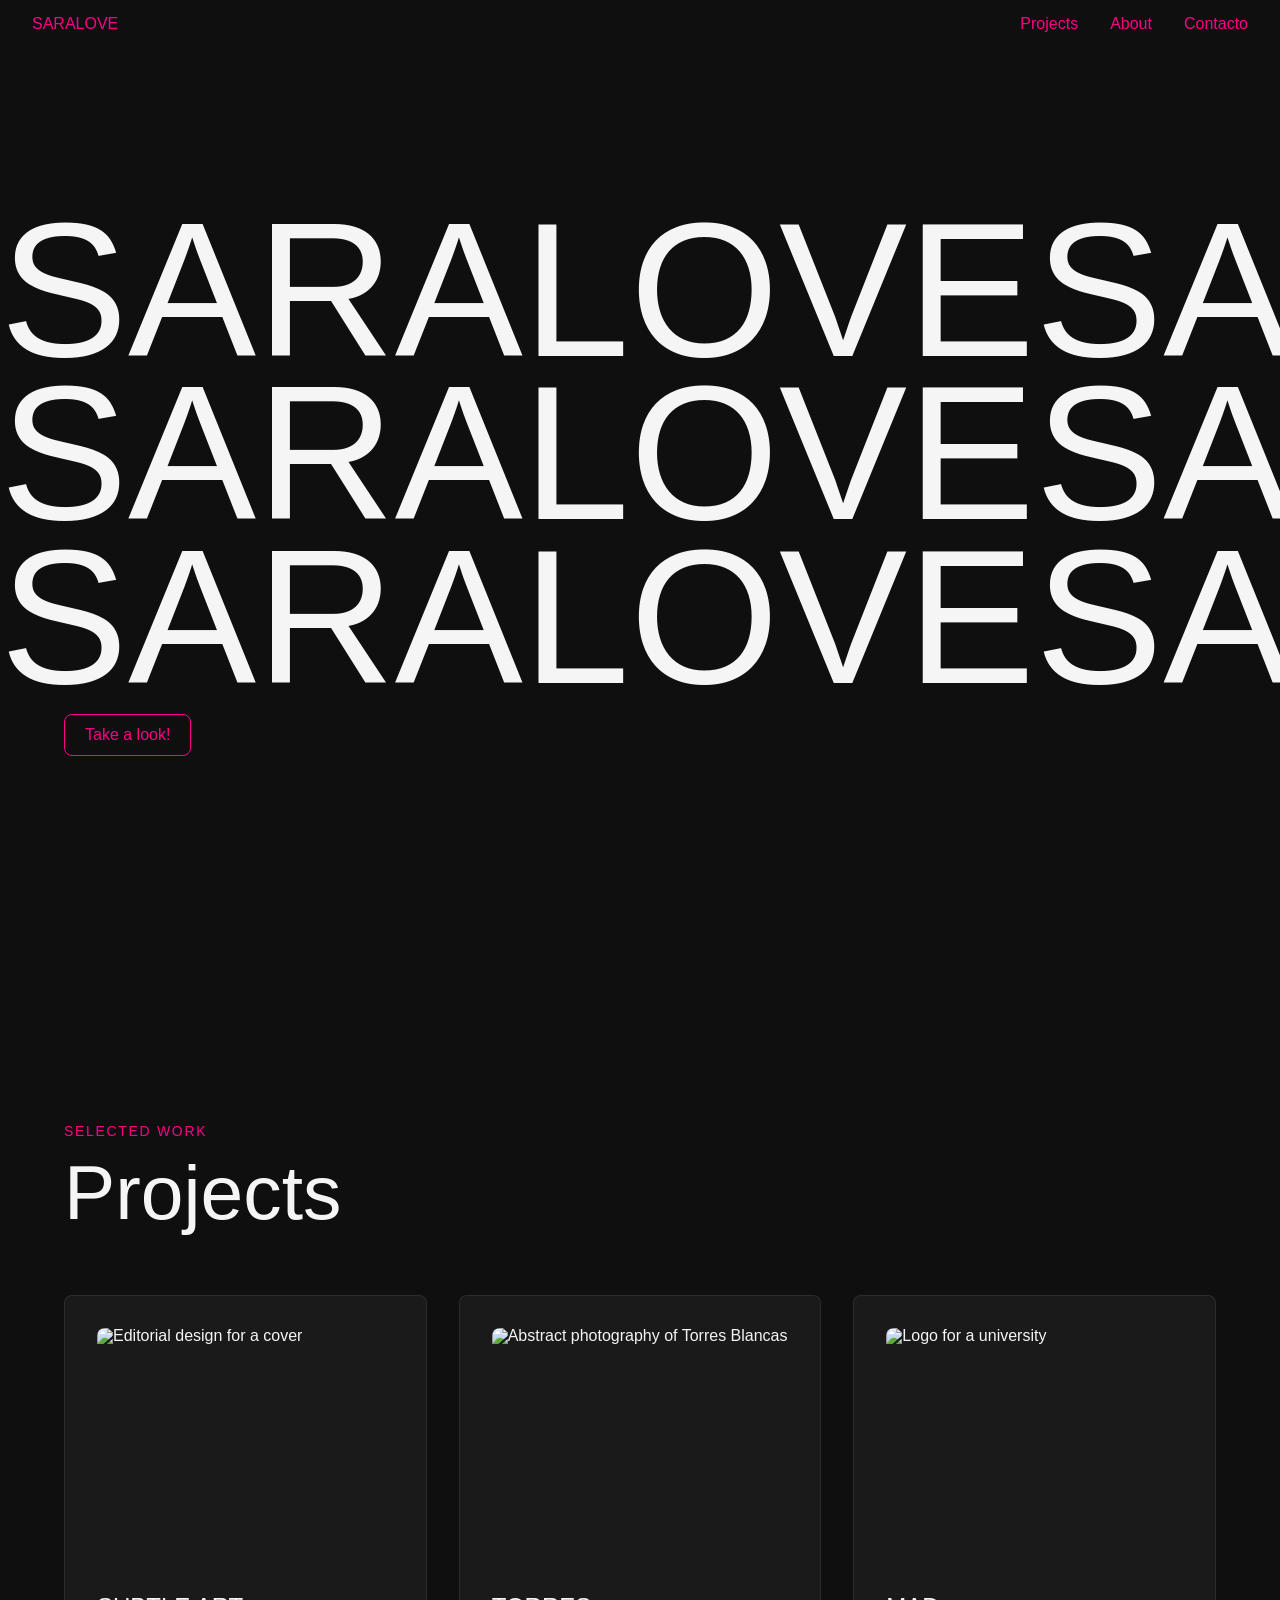
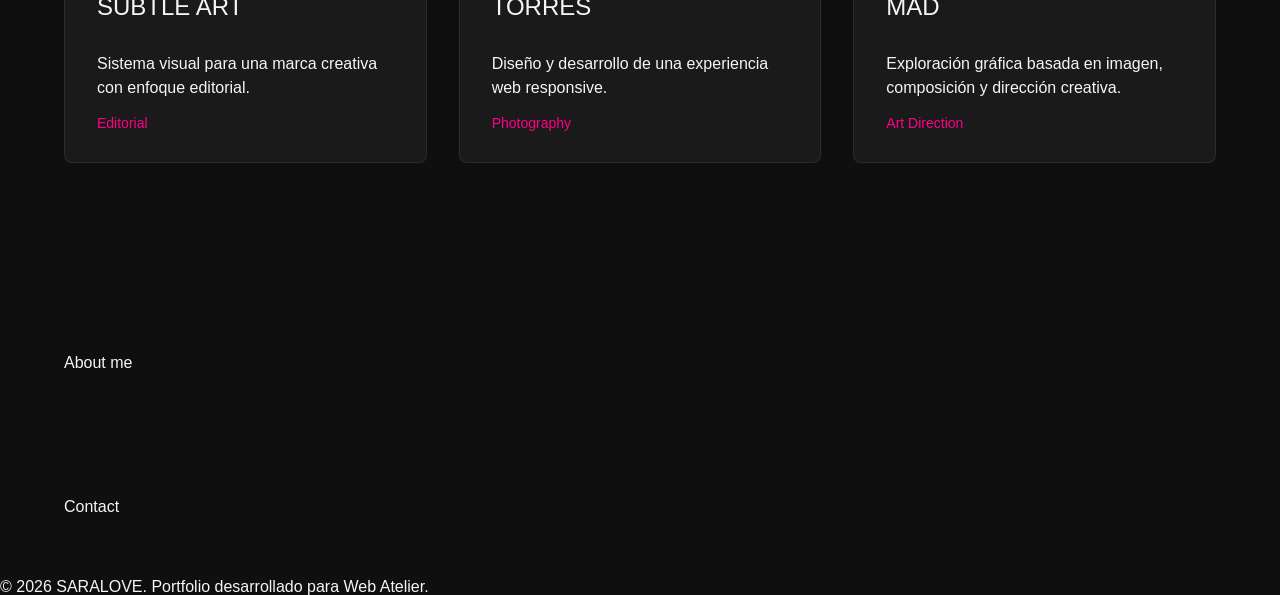
==== index.html @ 4e1e6a4f "mejora estética de project cards (con grid) y hero tipográfico" ====
<!DOCTYPE html>
<html lang="es">
  <head>
    <meta charset="UTF-8" />
    <meta name="viewport" content="width=device-width, initial-scale=1.0" />
    <title>SARALOVE | Creative Portfolio</title>
    <meta
      name="description"
      content="Portfolio creativo de Sara Love: diseño visual, dirección creativa y experiencias digitales."
    />
    <meta name="author" content="Sara Love" />
    <link rel="stylesheet" href="assets/css/index.css" />
  </head>

  <body>
    <header class="site-header">
      <a class="site-logo" href="#hero" aria-label="Ir al inicio">SARALOVE</a>

      <nav class="site-nav" aria-label="Navegación principal">
        <ul class="site-nav__list">
          <li><a href="#projects">Projects</a></li>
          <li><a href="#about">About</a></li>
          <li><a href="#contact">Contacto</a></li>
        </ul>
      </nav>
    </header>

    <main>
      <section class="hero" id="hero" aria-labelledby="hero-title">
        <h1 class="hero__title" id="hero-title">
  <span>SARALOVESARALOVESARALOVE</span>
  <span>SARALOVESARALOVESARALOVE</span>
  <span>SARALOVESARALOVESARALOVE</span>
</h1>
        <a class="button" href="#projects">Take a look!</a>
      </section>

      <section class="projects" id="projects" aria-labelledby="projects-title">
  <p class="section-label">Selected work</p>
  <h2 class="section-title" id="projects-title">Projects</h2>

  <div class="projects__grid">
    <article class="project-card">
      <a href="projects/project-01.html" class="project-card__link">
        <img src="https://ik.imagekit.io/saralove/FUCK%20ilustracion.jpg?updatedAt=1767886912318" alt="Editorial design for a cover" />
        <h3 class="project-card__title">SUBTLE ART</h3>
        <p class="project-card__text">
          Sistema visual para una marca creativa con enfoque editorial.
        </p>
        <span class="project-card__tag">Editorial</span>
      </a>
    </article>

    <article class="project-card">
      <a href="projects/project-02.html" class="project-card__link">
        <img src="https://ik.imagekit.io/saralove/superposicion.jpg?updatedAt=1767886125003" alt="Abstract photography of Torres Blancas" />
        <h3 class="project-card__title">TORRES</h3>
        <p class="project-card__text">
          Diseño y desarrollo de una experiencia web responsive.
        </p>
        <span class="project-card__tag">Photography</span>
      </a>
    </article>

    <article class="project-card">
      <a href="projects/project-03.html" class="project-card__link">
        <img src="https://ik.imagekit.io/saralove/mad%20arcos.png?updatedAt=1767887130833" alt="Logo for a university" />
        <h3 class="project-card__title">MAD</h3>
        <p class="project-card__text">
          Exploración gráfica basada en imagen, composición y dirección creativa.
        </p>
        <span class="project-card__tag">Art Direction</span>
      </a>
    </article>
  </div>
</section>

      <section class="about" id="about" aria-labelledby="about-title">
        <h2 id="about-title">About me</h2>
      </section>

      <section class="contact" id="contact" aria-labelledby="contact-title">
        <h2 id="contact-title">Contact</h2>
      </section>
    </main>

    <footer class="site-footer">
      <p>© 2026 SARALOVE. Portfolio desarrollado para Web Atelier.</p>
    </footer>

    <script src="assets/js/main.js"></script>
  </body>
</html>
---- assets/css/index.css ----
@import url("./base/reset.css");
@import url("./base/variables.css");
@import url("./base/global.css");

@import url("./components/buttons.css");
@import url("./components/cards.css");

@import url("./sections/header.css");
@import url("./sections/hero.css");
@import url("./sections/projects.css");
@import url("./sections/about.css");
@import url("./sections/contact.css");
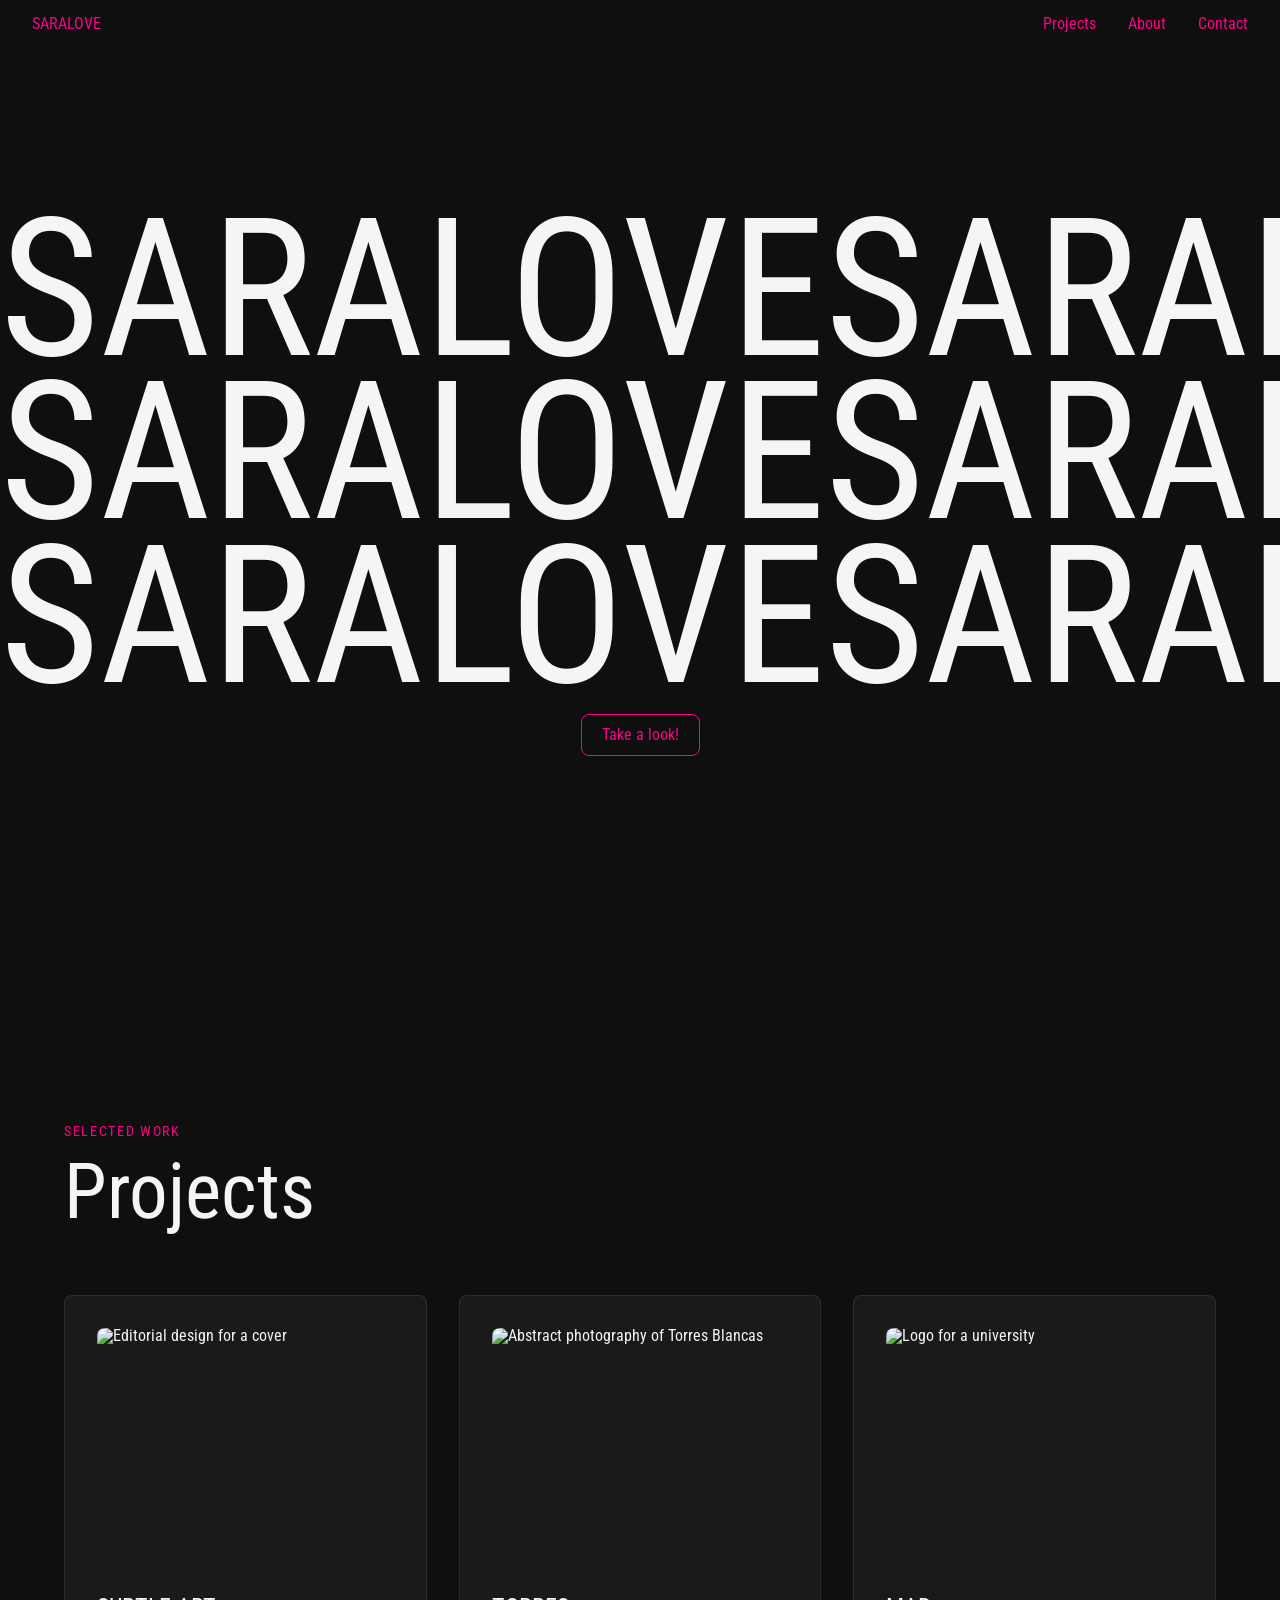
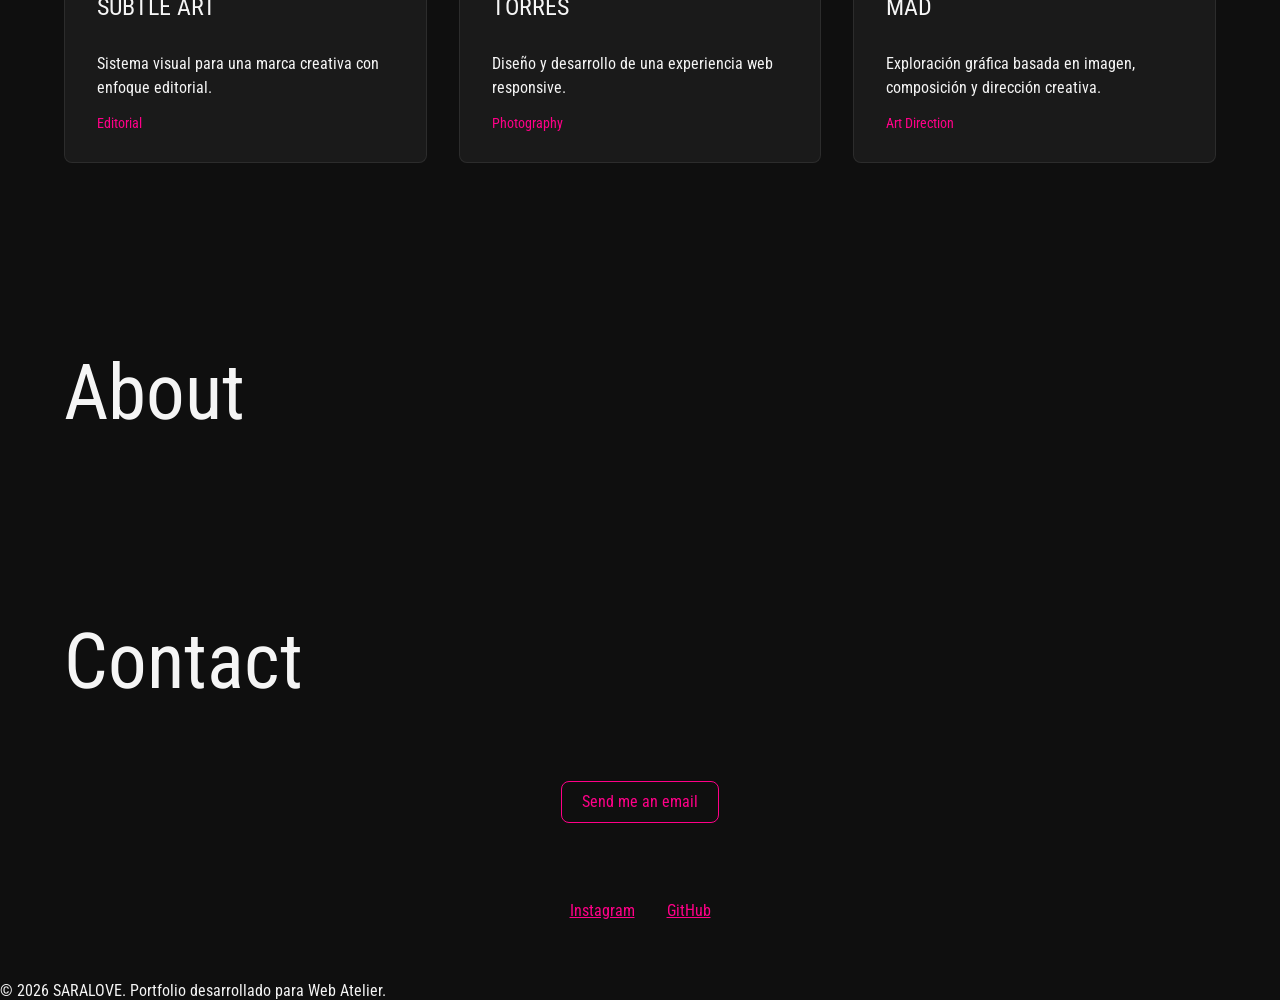
==== commit 787bd4bd: "cambio de font family + mejora de sección contact" ====
--- a/index.html
+++ b/index.html
@@ -20,7 +20,7 @@
         <ul class="site-nav__list">
           <li><a href="#projects">Projects</a></li>
           <li><a href="#about">About</a></li>
-          <li><a href="#contact">Contacto</a></li>
+          <li><a href="#contact">Contact</a></li>
         </ul>
       </nav>
     </header>
@@ -76,12 +76,42 @@
 </section>
 
       <section class="about" id="about" aria-labelledby="about-title">
-        <h2 id="about-title">About me</h2>
+        <h2 class="section-title" id="about-title">About</h2>
       </section>
 
       <section class="contact" id="contact" aria-labelledby="contact-title">
-        <h2 id="contact-title">Contact</h2>
-      </section>
+        <h2 class="section-title" id="contact-title">Contact</h2>
+        
+
+  <a
+    class="button"
+    href="mailto:sara@saralovegancedo@gmail.com"
+  >
+    Send me an email
+  </a>
+
+  <ul class="contact__socials">
+    <li>
+      <a
+        href="https://www.instagram.com/slove_design/"
+        target="_blank"
+        rel="noopener noreferrer"
+      >
+        Instagram
+      </a>
+    </li>
+
+    <li>
+      <a
+        href="https://github.com/slove"
+        target="_blank"
+        rel="noopener noreferrer"
+      >
+        GitHub
+      </a>
+    </li>
+  </ul>
+</section>
     </main>
 
     <footer class="site-footer">
--- a/assets/css/index.css
+++ b/assets/css/index.css
@@ -1,3 +1,4 @@
+@import url('https://fonts.googleapis.com/css2?family=Roboto+Condensed:ital,wght@0,100..900;1,100..900&display=swap');
 @import url("./base/reset.css");
 @import url("./base/variables.css");
 @import url("./base/global.css");
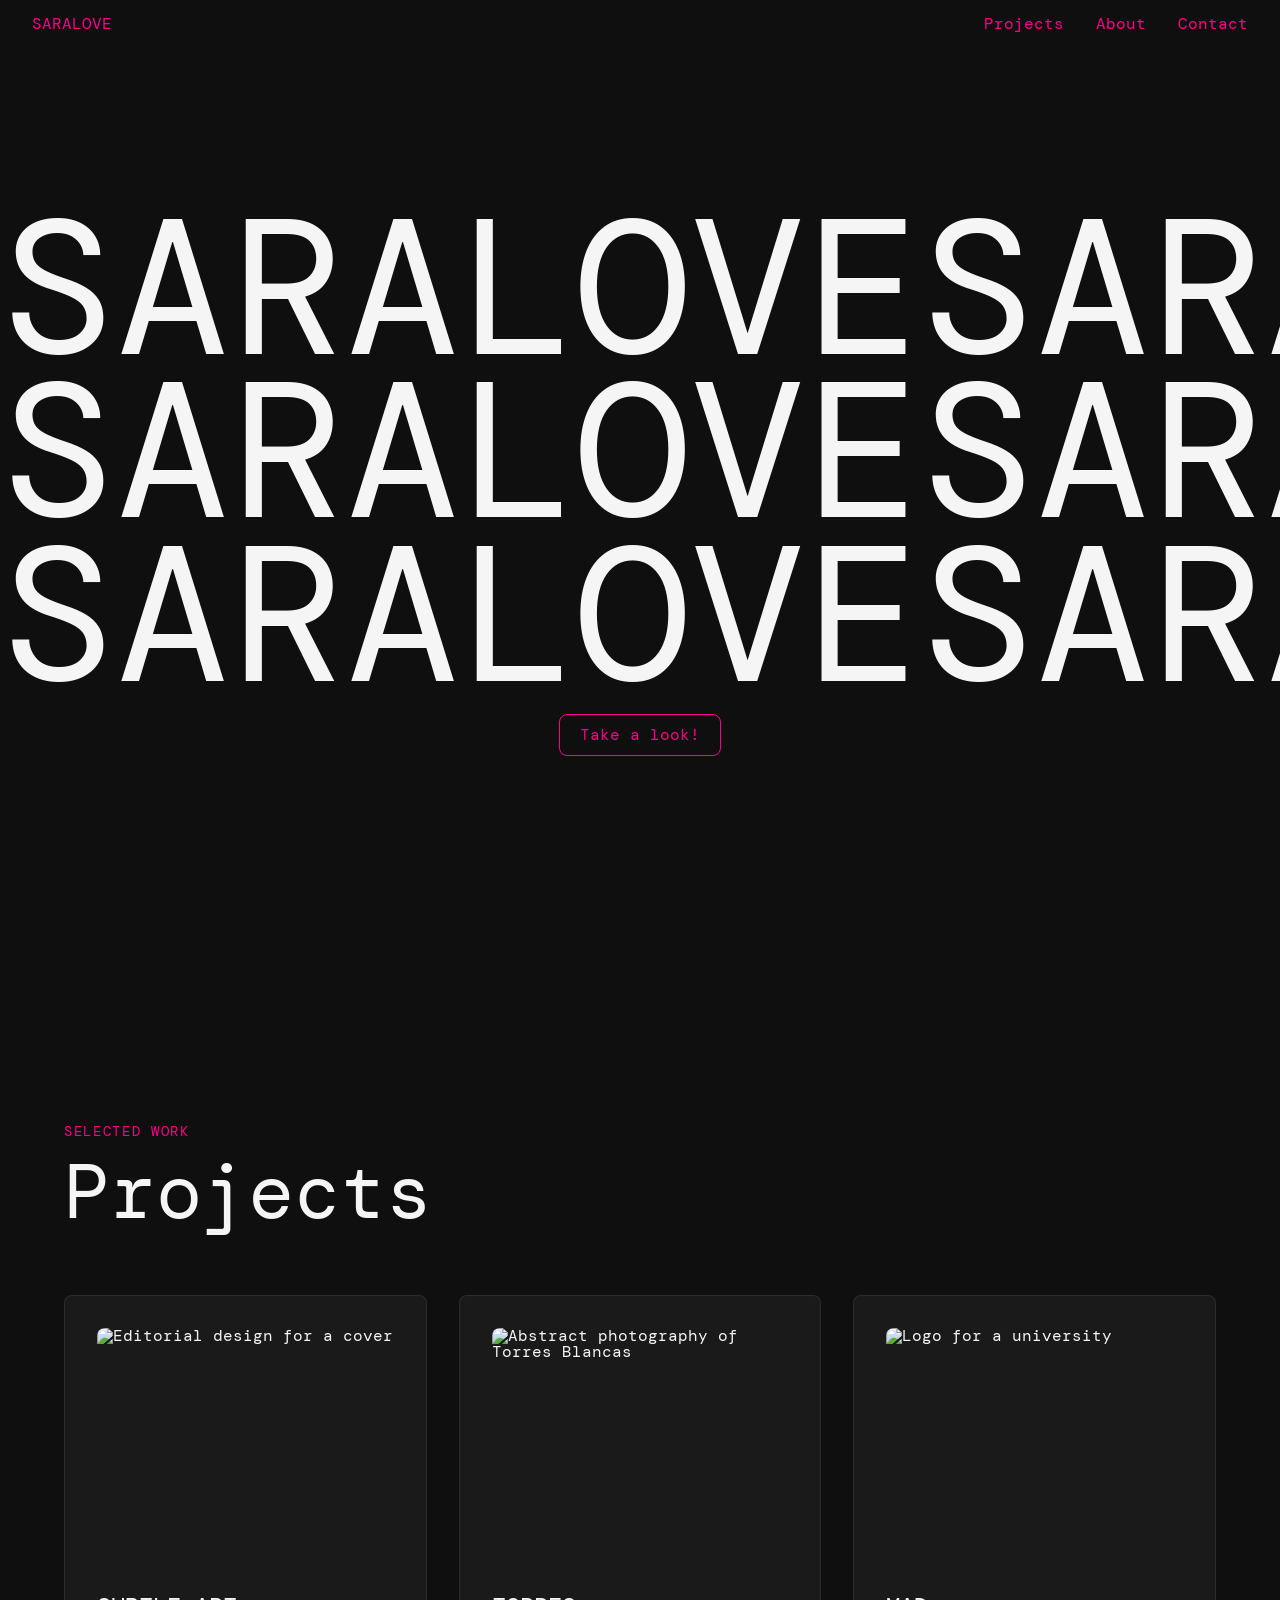
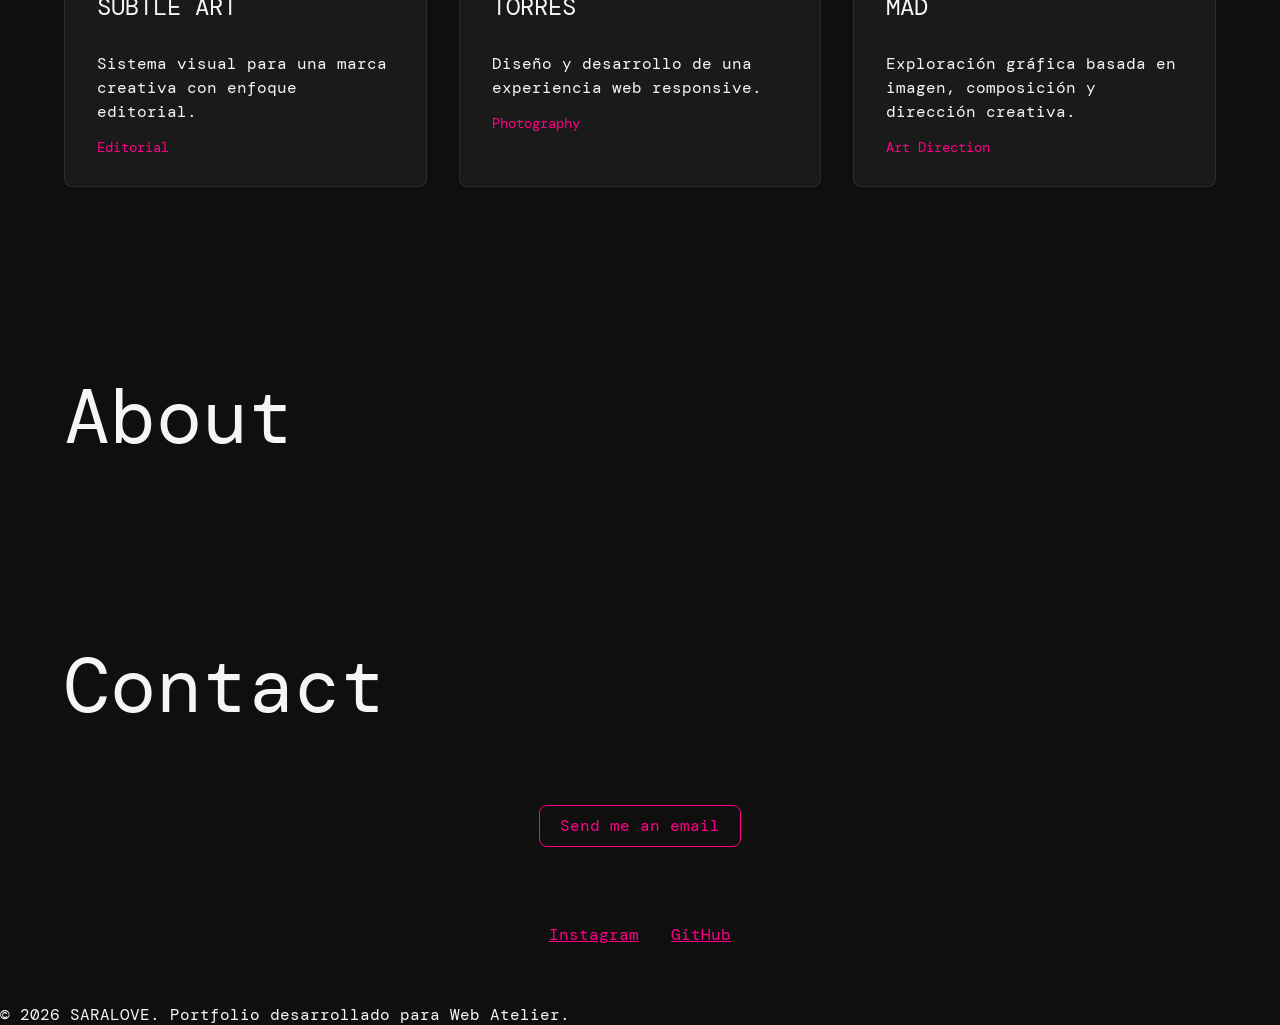
==== commit 8066f8fd: "actualizo tipografía y creación estructura de páginas de proyecto" ====
--- a/index.html
+++ b/index.html
@@ -28,9 +28,9 @@
     <main>
       <section class="hero" id="hero" aria-labelledby="hero-title">
         <h1 class="hero__title" id="hero-title">
-  <span>SARALOVESARALOVESARALOVE</span>
-  <span>SARALOVESARALOVESARALOVE</span>
-  <span>SARALOVESARALOVESARALOVE</span>
+  <span>SARALOVESARALOVESARALOVESARALOVE</span>
+  <span>SARALOVESARALOVESARALOVESARALOVE</span>
+  <span>SARALOVESARALOVESARALOVESARALOVE</span>
 </h1>
         <a class="button" href="#projects">Take a look!</a>
       </section>
--- a/assets/css/index.css
+++ b/assets/css/index.css
@@ -1,4 +1,4 @@
-@import url('https://fonts.googleapis.com/css2?family=Roboto+Condensed:ital,wght@0,100..900;1,100..900&display=swap');
+@import url('https://fonts.googleapis.com/css2?family=DM+Mono:ital,wght@0,300;0,400;0,500;1,300;1,400;1,500&display=swap');
 @import url("./base/reset.css");
 @import url("./base/variables.css");
 @import url("./base/global.css");
@@ -10,4 +10,4 @@
 @import url("./sections/hero.css");
 @import url("./sections/projects.css");
 @import url("./sections/about.css");
-@import url("./sections/contact.css");+@import url("./sections/contact.css");
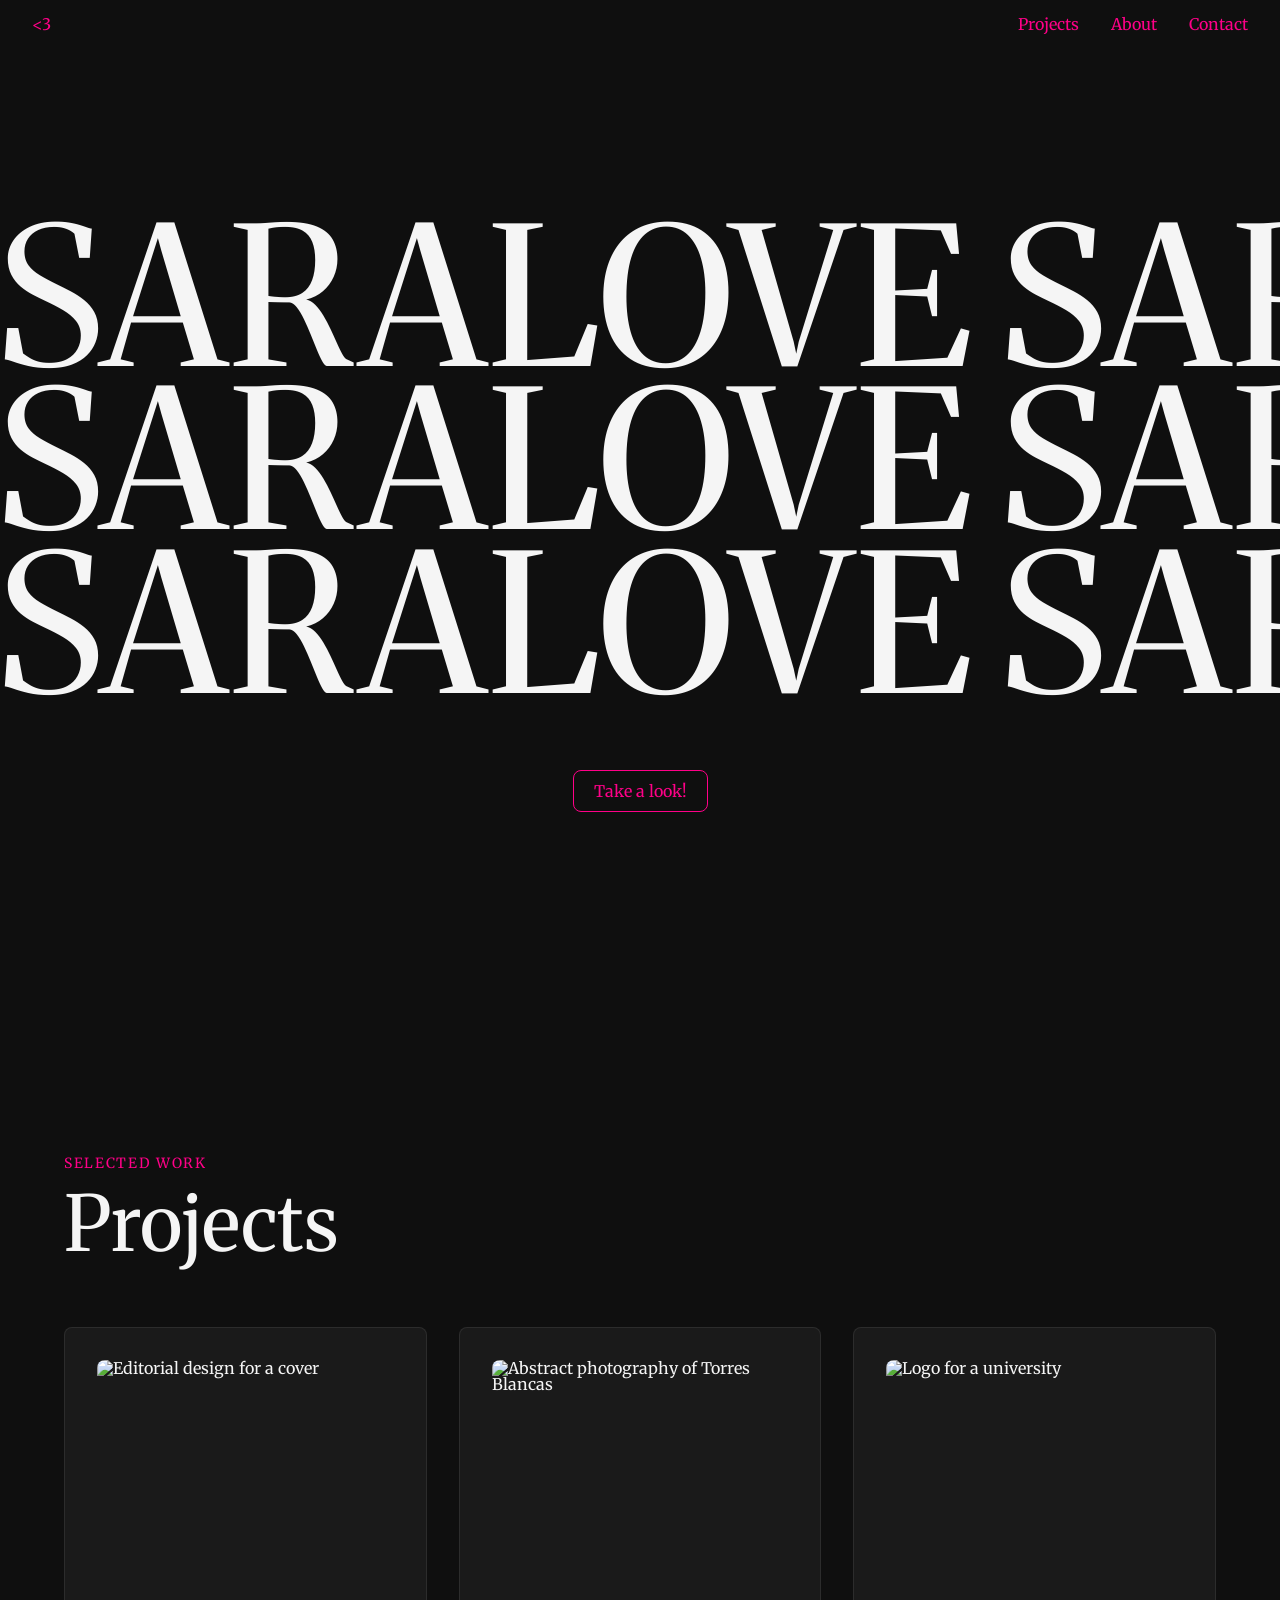
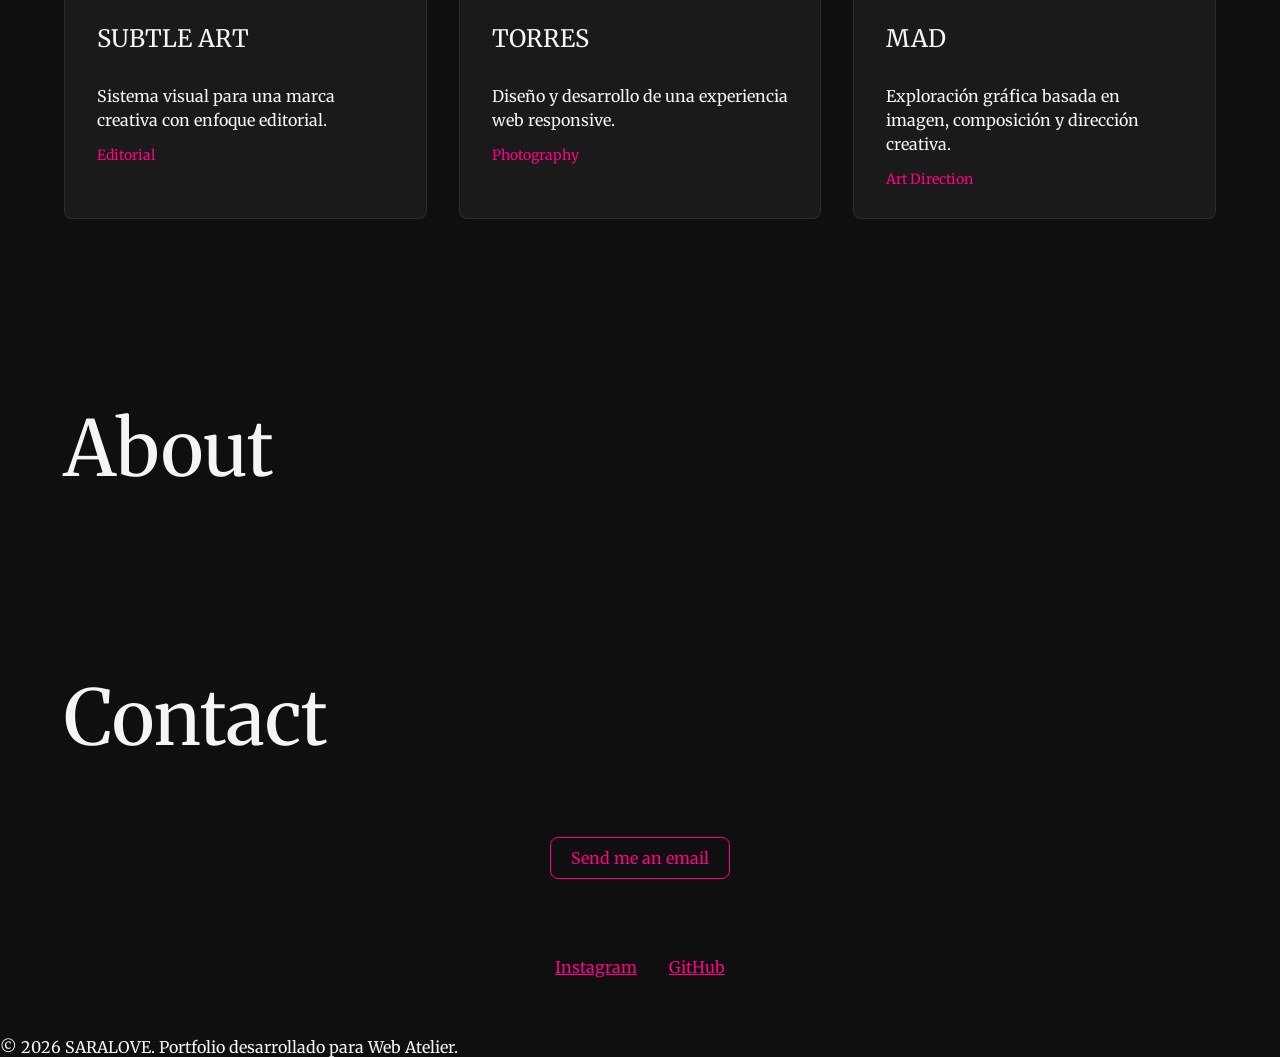
==== commit eb769726: "animación hero tipográfico + cambio font family" ====
--- a/index.html
+++ b/index.html
@@ -14,7 +14,7 @@
 
   <body>
     <header class="site-header">
-      <a class="site-logo" href="#hero" aria-label="Ir al inicio">SARALOVE</a>
+      <a class="site-logo" href="#hero" aria-label="Ir al inicio"> <3 </a>
 
       <nav class="site-nav" aria-label="Navegación principal">
         <ul class="site-nav__list">
@@ -28,9 +28,26 @@
     <main>
       <section class="hero" id="hero" aria-labelledby="hero-title">
         <h1 class="hero__title" id="hero-title">
-  <span>SARALOVESARALOVESARALOVESARALOVE</span>
-  <span>SARALOVESARALOVESARALOVESARALOVE</span>
-  <span>SARALOVESARALOVESARALOVESARALOVE</span>
+  <span class="hero__line">
+    <span class="hero__word">SARALOVE</span>
+    <span class="hero__word">SARALOVE</span>
+    <span class="hero__word">SARALOVE</span>
+    <span class="hero__word">SARALOVE</span>
+  </span>
+
+  <span class="hero__line hero__line--reverse">
+    <span class="hero__word">SARALOVE</span>
+    <span class="hero__word">SARALOVE</span>
+    <span class="hero__word">SARALOVE</span>
+    <span class="hero__word">SARALOVE</span>
+  </span>
+
+  <span class="hero__line">
+    <span class="hero__word">SARALOVE</span>
+    <span class="hero__word">SARALOVE</span>
+    <span class="hero__word">SARALOVE</span>
+    <span class="hero__word">SARALOVE</span>
+  </span>
 </h1>
         <a class="button" href="#projects">Take a look!</a>
       </section>
@@ -85,7 +102,7 @@
 
   <a
     class="button"
-    href="mailto:sara@saralovegancedo@gmail.com"
+    href="mailto:saralovegancedo@gmail.com"
   >
     Send me an email
   </a>
--- a/assets/css/index.css
+++ b/assets/css/index.css
@@ -1,4 +1,4 @@
-@import url('https://fonts.googleapis.com/css2?family=DM+Mono:ital,wght@0,300;0,400;0,500;1,300;1,400;1,500&display=swap');
+@import url('https://fonts.googleapis.com/css2?family=Merriweather:ital,opsz,wght@0,18..144,300..900;1,18..144,300..900&display=swap');
 @import url("./base/reset.css");
 @import url("./base/variables.css");
 @import url("./base/global.css");
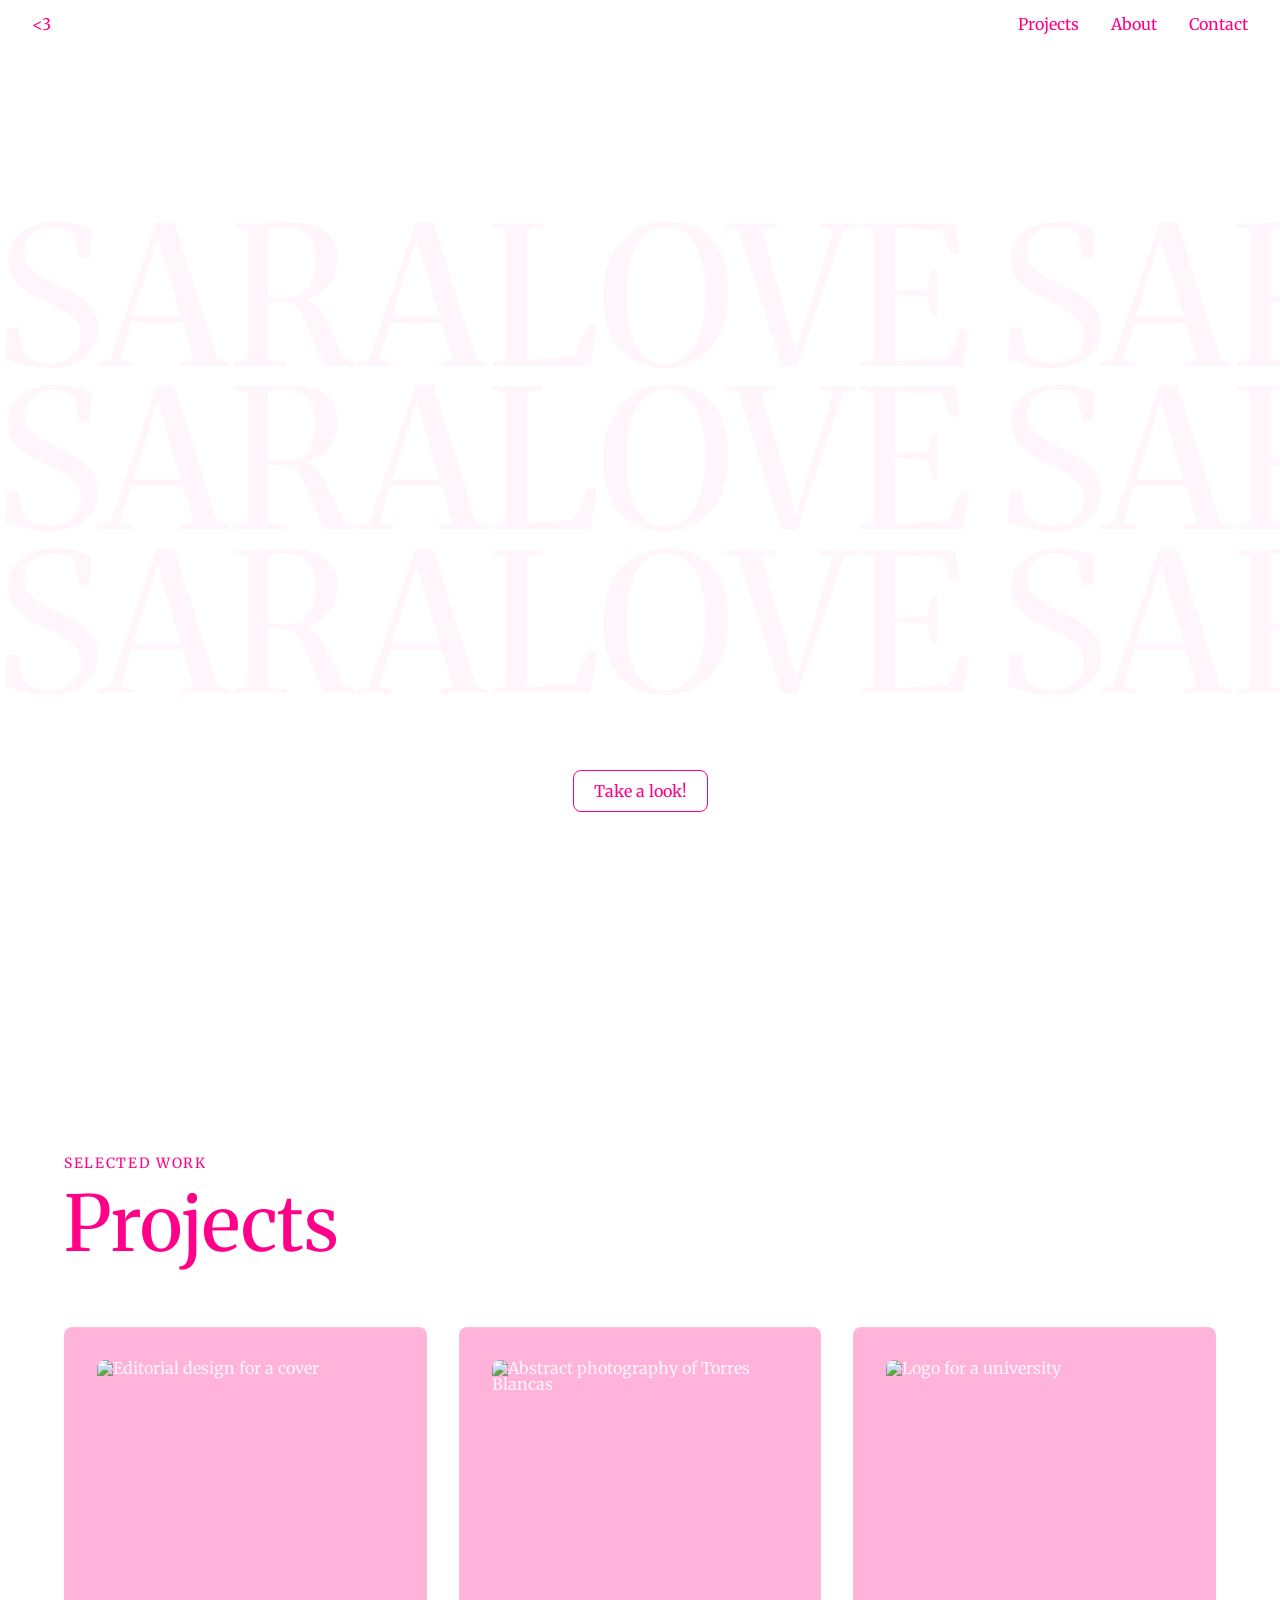
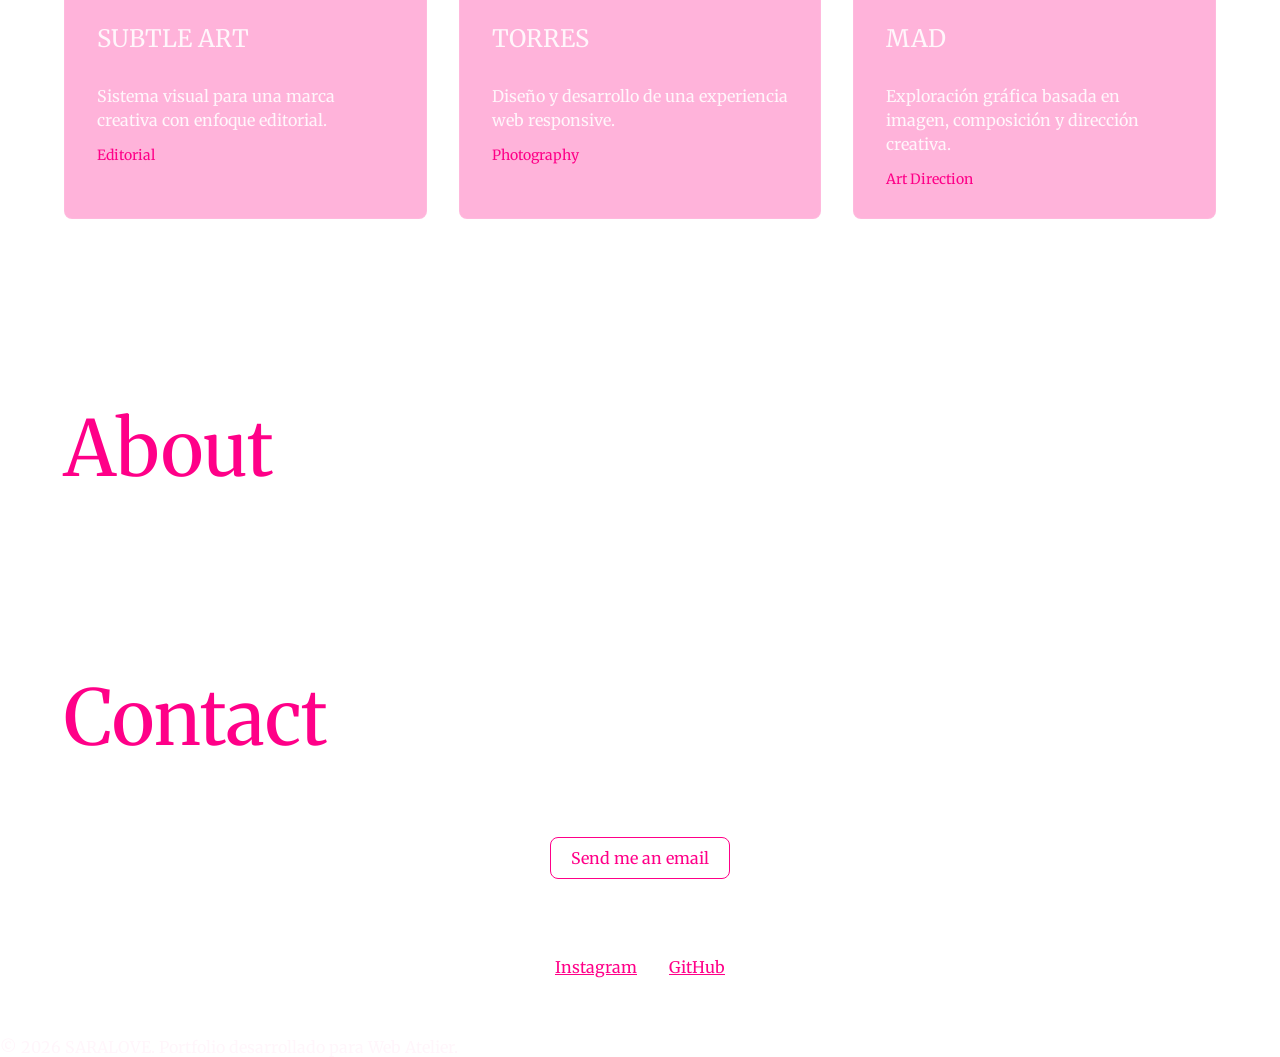
==== commit c73e9771: "prueba: new look (refinar)" ====
--- a/index.html
+++ b/index.html
@@ -57,8 +57,8 @@
   <h2 class="section-title" id="projects-title">Projects</h2>
 
   <div class="projects__grid">
-    <article class="project-card">
-      <a href="projects/project-01.html" class="project-card__link">
+    <article class="project-card reveal-card">
+  <a href="projects/project-01.html" class="project-card__link">
         <img src="https://ik.imagekit.io/saralove/FUCK%20ilustracion.jpg?updatedAt=1767886912318" alt="Editorial design for a cover" />
         <h3 class="project-card__title">SUBTLE ART</h3>
         <p class="project-card__text">
@@ -68,8 +68,8 @@
       </a>
     </article>
 
-    <article class="project-card">
-      <a href="projects/project-02.html" class="project-card__link">
+    <article class="project-card reveal-card">
+  <a href="projects/project-02.html" class="project-card__link">
         <img src="https://ik.imagekit.io/saralove/superposicion.jpg?updatedAt=1767886125003" alt="Abstract photography of Torres Blancas" />
         <h3 class="project-card__title">TORRES</h3>
         <p class="project-card__text">
@@ -79,7 +79,7 @@
       </a>
     </article>
 
-    <article class="project-card">
+    <article class="project-card reveal-card">
       <a href="projects/project-03.html" class="project-card__link">
         <img src="https://ik.imagekit.io/saralove/mad%20arcos.png?updatedAt=1767887130833" alt="Logo for a university" />
         <h3 class="project-card__title">MAD</h3>
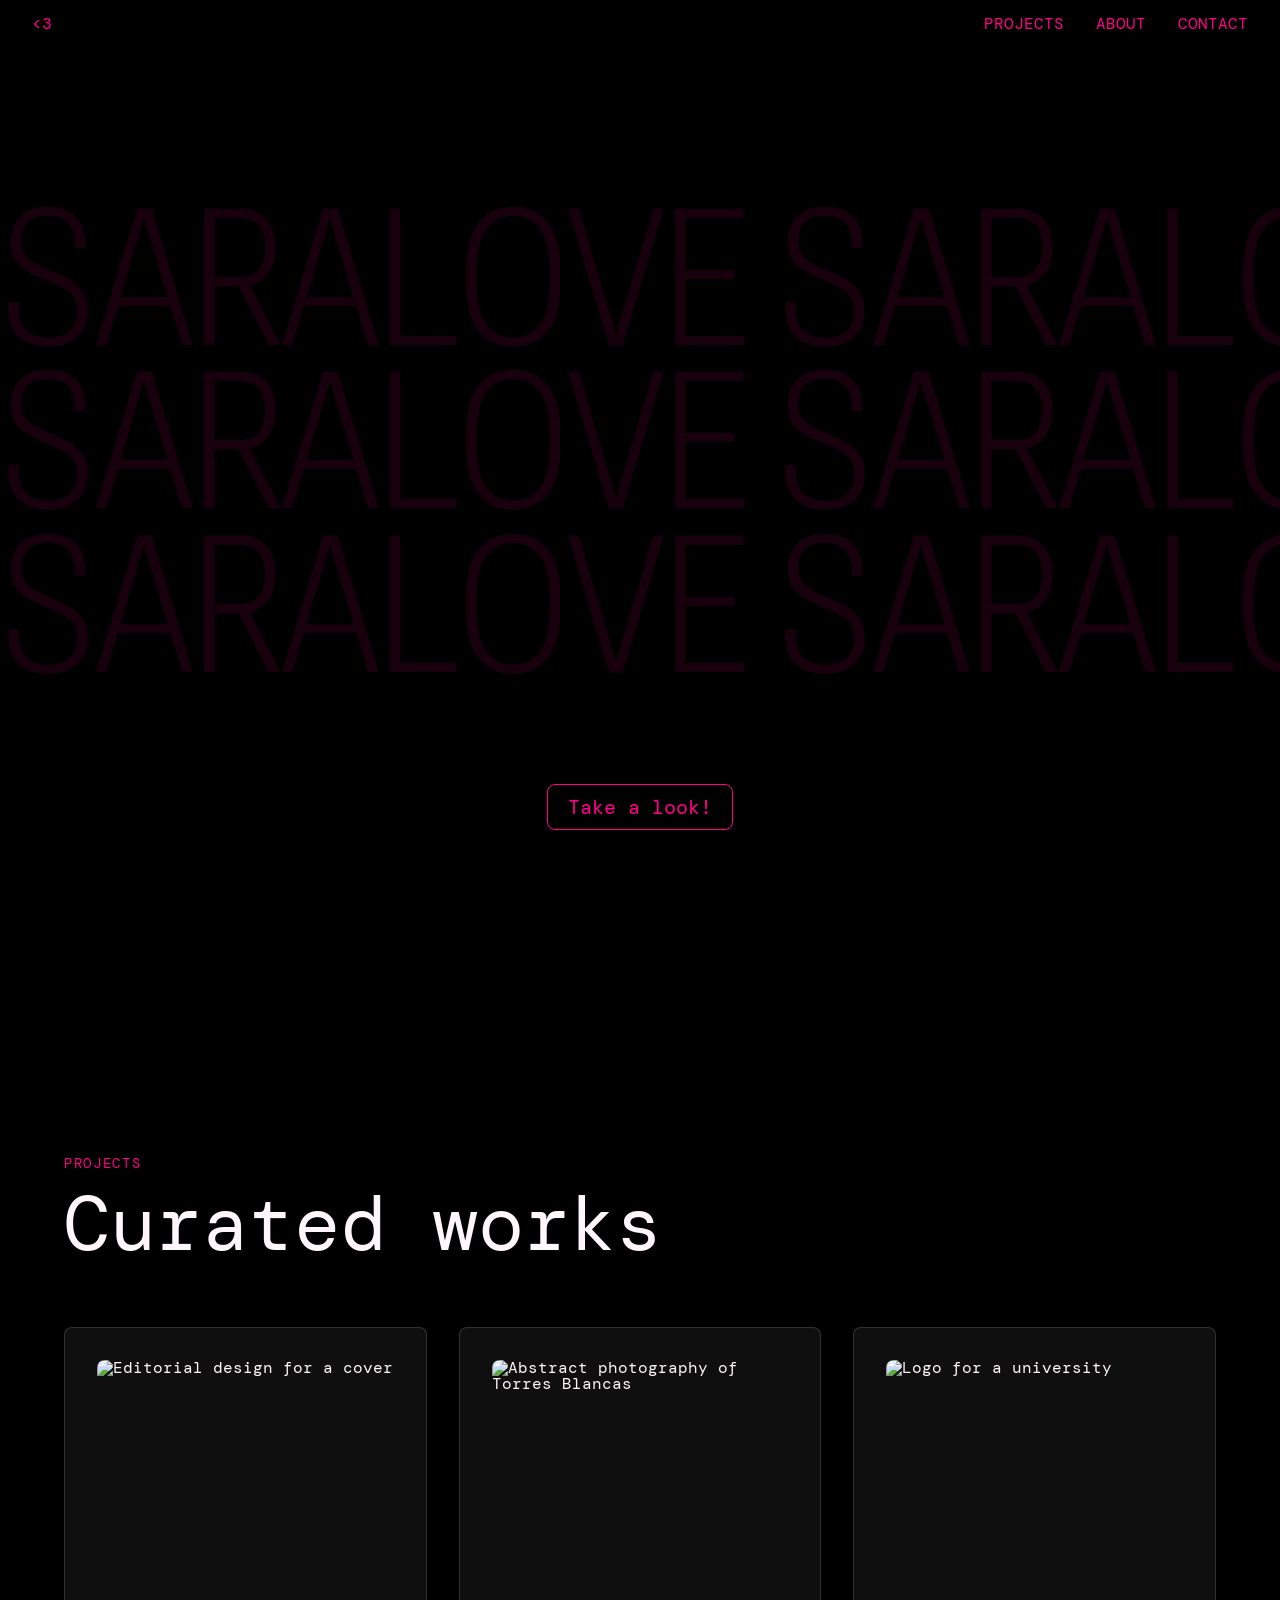
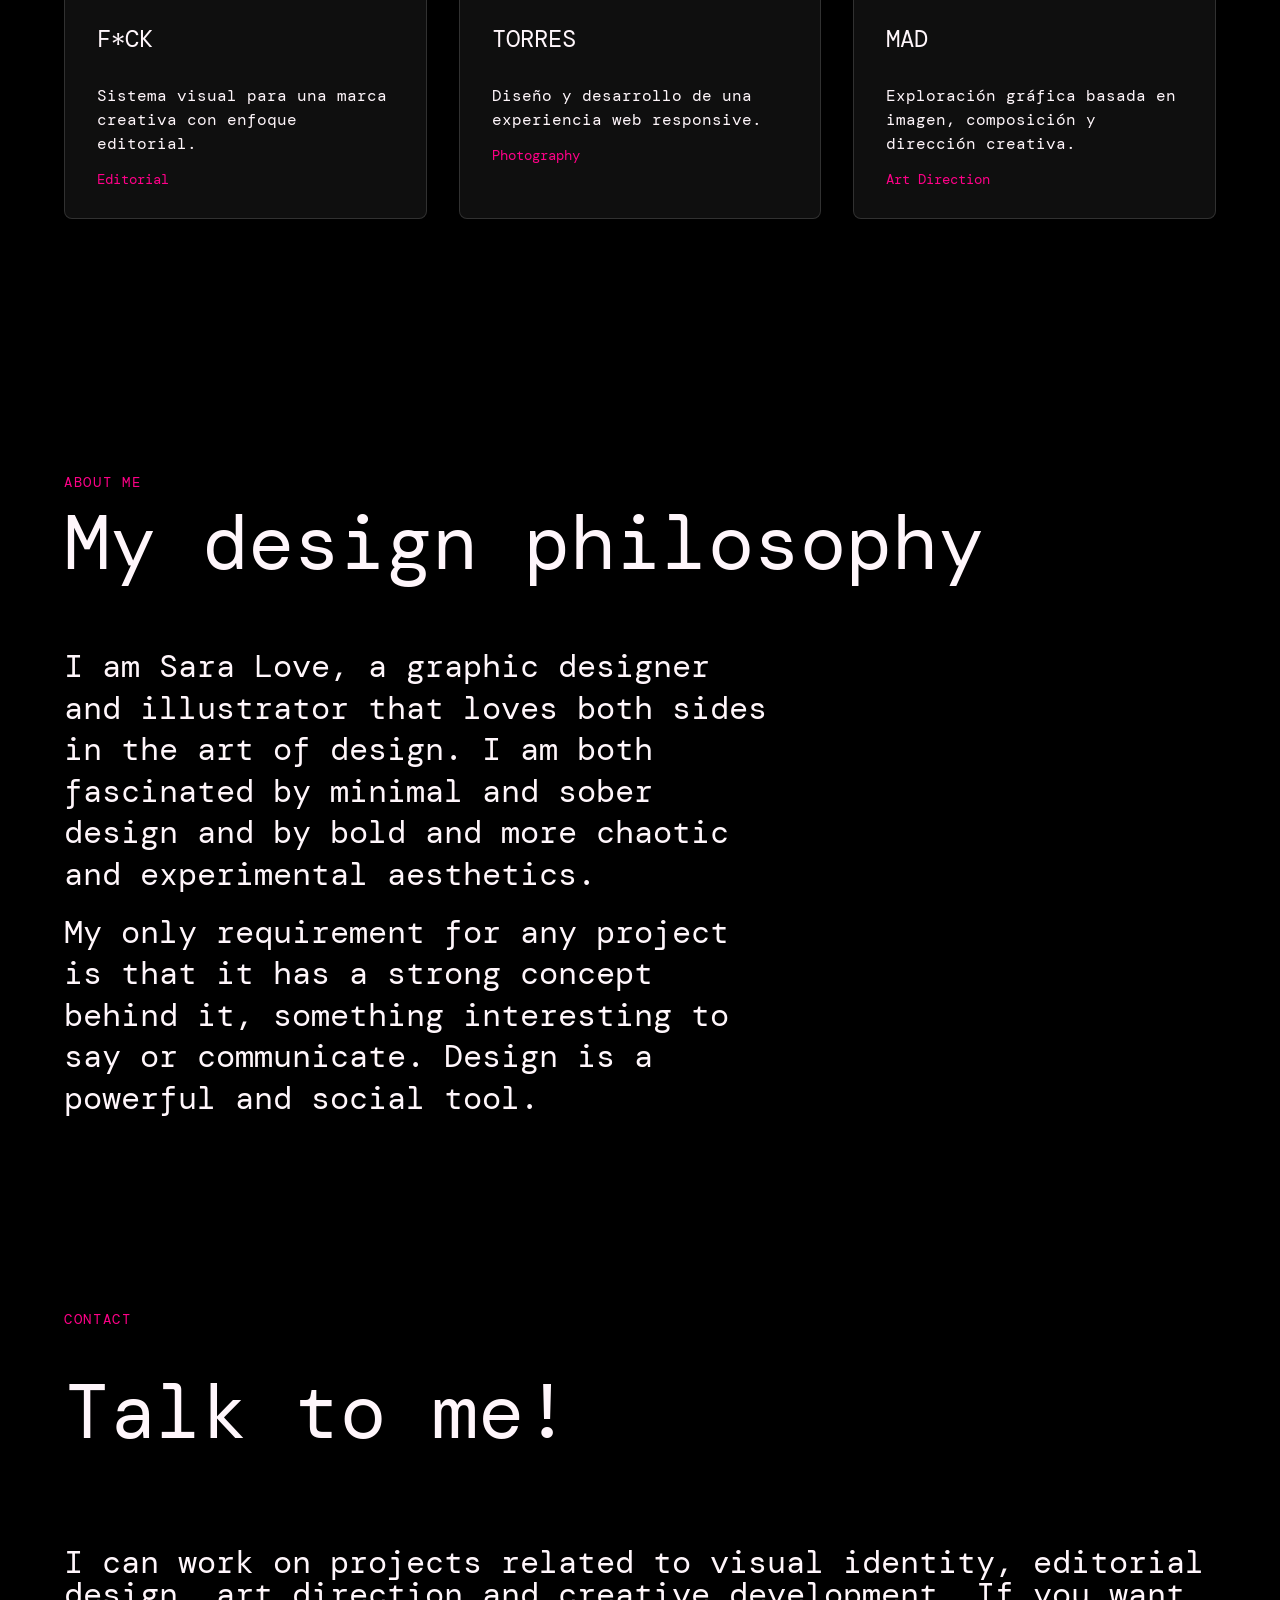
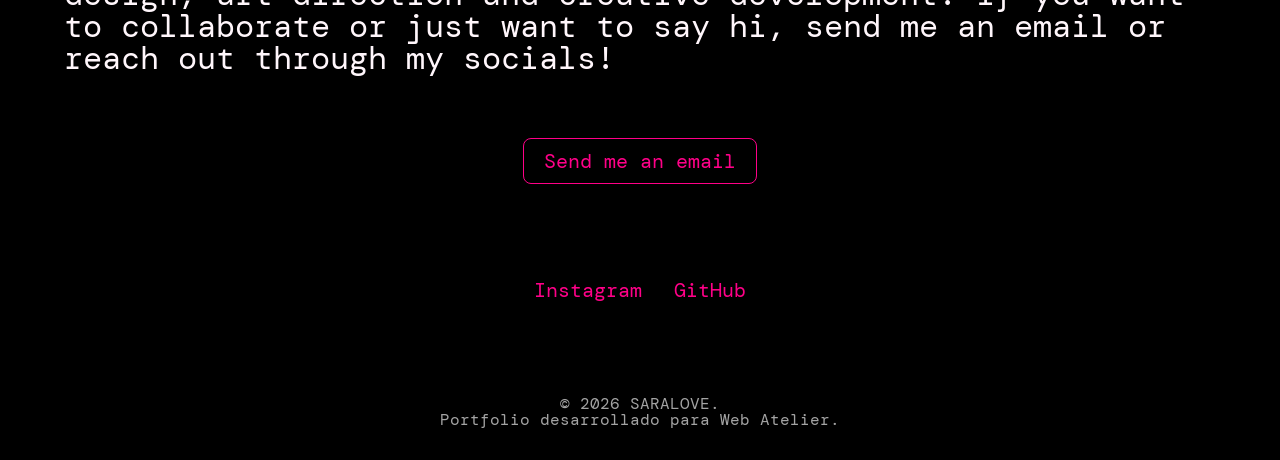
==== commit 2befafea: "nueva sección project-details en css + mejora de márgenes y espaciados" ====
--- a/index.html
+++ b/index.html
@@ -18,9 +18,9 @@
 
       <nav class="site-nav" aria-label="Navegación principal">
         <ul class="site-nav__list">
-          <li><a href="#projects">Projects</a></li>
-          <li><a href="#about">About</a></li>
-          <li><a href="#contact">Contact</a></li>
+          <li><a href="#projects">PROJECTS</a></li>
+          <li><a href="#about">ABOUT</a></li>
+          <li><a href="#contact">CONTACT</a></li>
         </ul>
       </nav>
     </header>
@@ -53,14 +53,14 @@
       </section>
 
       <section class="projects" id="projects" aria-labelledby="projects-title">
-  <p class="section-label">Selected work</p>
-  <h2 class="section-title" id="projects-title">Projects</h2>
+  <p class="section-label">Projects</p>
+  <h2 class="section-title" id="projects-title">Curated works</h2>
 
   <div class="projects__grid">
     <article class="project-card reveal-card">
   <a href="projects/project-01.html" class="project-card__link">
         <img src="https://ik.imagekit.io/saralove/FUCK%20ilustracion.jpg?updatedAt=1767886912318" alt="Editorial design for a cover" />
-        <h3 class="project-card__title">SUBTLE ART</h3>
+        <h3 class="project-card__title">F*CK</h3>
         <p class="project-card__text">
           Sistema visual para una marca creativa con enfoque editorial.
         </p>
@@ -93,12 +93,27 @@
 </section>
 
       <section class="about" id="about" aria-labelledby="about-title">
-        <h2 class="section-title" id="about-title">About</h2>
-      </section>
+  <p class="section-label">About me</p>
+  <h2 class="section-title" id="about-title">My design philosophy</h2>
+
+  <div class="about__content">
+    <p>
+      I am Sara Love, a graphic designer and illustrator that loves both sides in the art of design. I am both fascinated by minimal and sober design and by bold and more chaotic and experimental aesthetics.
+    </p>
+
+    <p>
+      My only requirement for any project is that it has a strong concept behind it, something interesting to say or communicate. Design is a powerful and social tool.
+    </p>
+  </div>
+</section>
 
       <section class="contact" id="contact" aria-labelledby="contact-title">
-        <h2 class="section-title" id="contact-title">Contact</h2>
+        <p class="section-label">Contact</p>
+        <h2 class="section-title" id="contact-title">Talk to me!</h2>
         
+        <p>
+      I can work on projects related to visual identity, editorial design, art direction and creative development. If you want to collaborate or just want to say hi, send me an email or reach out through my socials!
+    </p>
 
   <a
     class="button"
@@ -120,7 +135,7 @@
 
     <li>
       <a
-        href="https://github.com/slove"
+        href="https://github.com/saralovegn"
         target="_blank"
         rel="noopener noreferrer"
       >
@@ -132,7 +147,8 @@
     </main>
 
     <footer class="site-footer">
-      <p>© 2026 SARALOVE. Portfolio desarrollado para Web Atelier.</p>
+      <p>© 2026 SARALOVE. <br> 
+        Portfolio desarrollado para Web Atelier. </p>
     </footer>
 
     <script src="assets/js/main.js"></script>
--- a/assets/css/index.css
+++ b/assets/css/index.css
@@ -1,4 +1,5 @@
-@import url('https://fonts.googleapis.com/css2?family=Merriweather:ital,opsz,wght@0,18..144,300..900;1,18..144,300..900&display=swap');
+@import url('https://fonts.googleapis.com/css2?family=Roboto+Flex:opsz,wght,XOPQ,XTRA,YOPQ,YTDE,YTFI,YTLC,YTUC@8..144,100..1000,96,468,79,-203,738,514,712&display=swap');
+@import url('https://fonts.googleapis.com/css2?family=DM+Mono:ital,wght@0,300;0,400;0,500;1,300;1,400;1,500&display=swap');
 @import url("./base/reset.css");
 @import url("./base/variables.css");
 @import url("./base/global.css");
@@ -11,3 +12,4 @@
 @import url("./sections/projects.css");
 @import url("./sections/about.css");
 @import url("./sections/contact.css");
+@import url("./sections/project-detail.css");
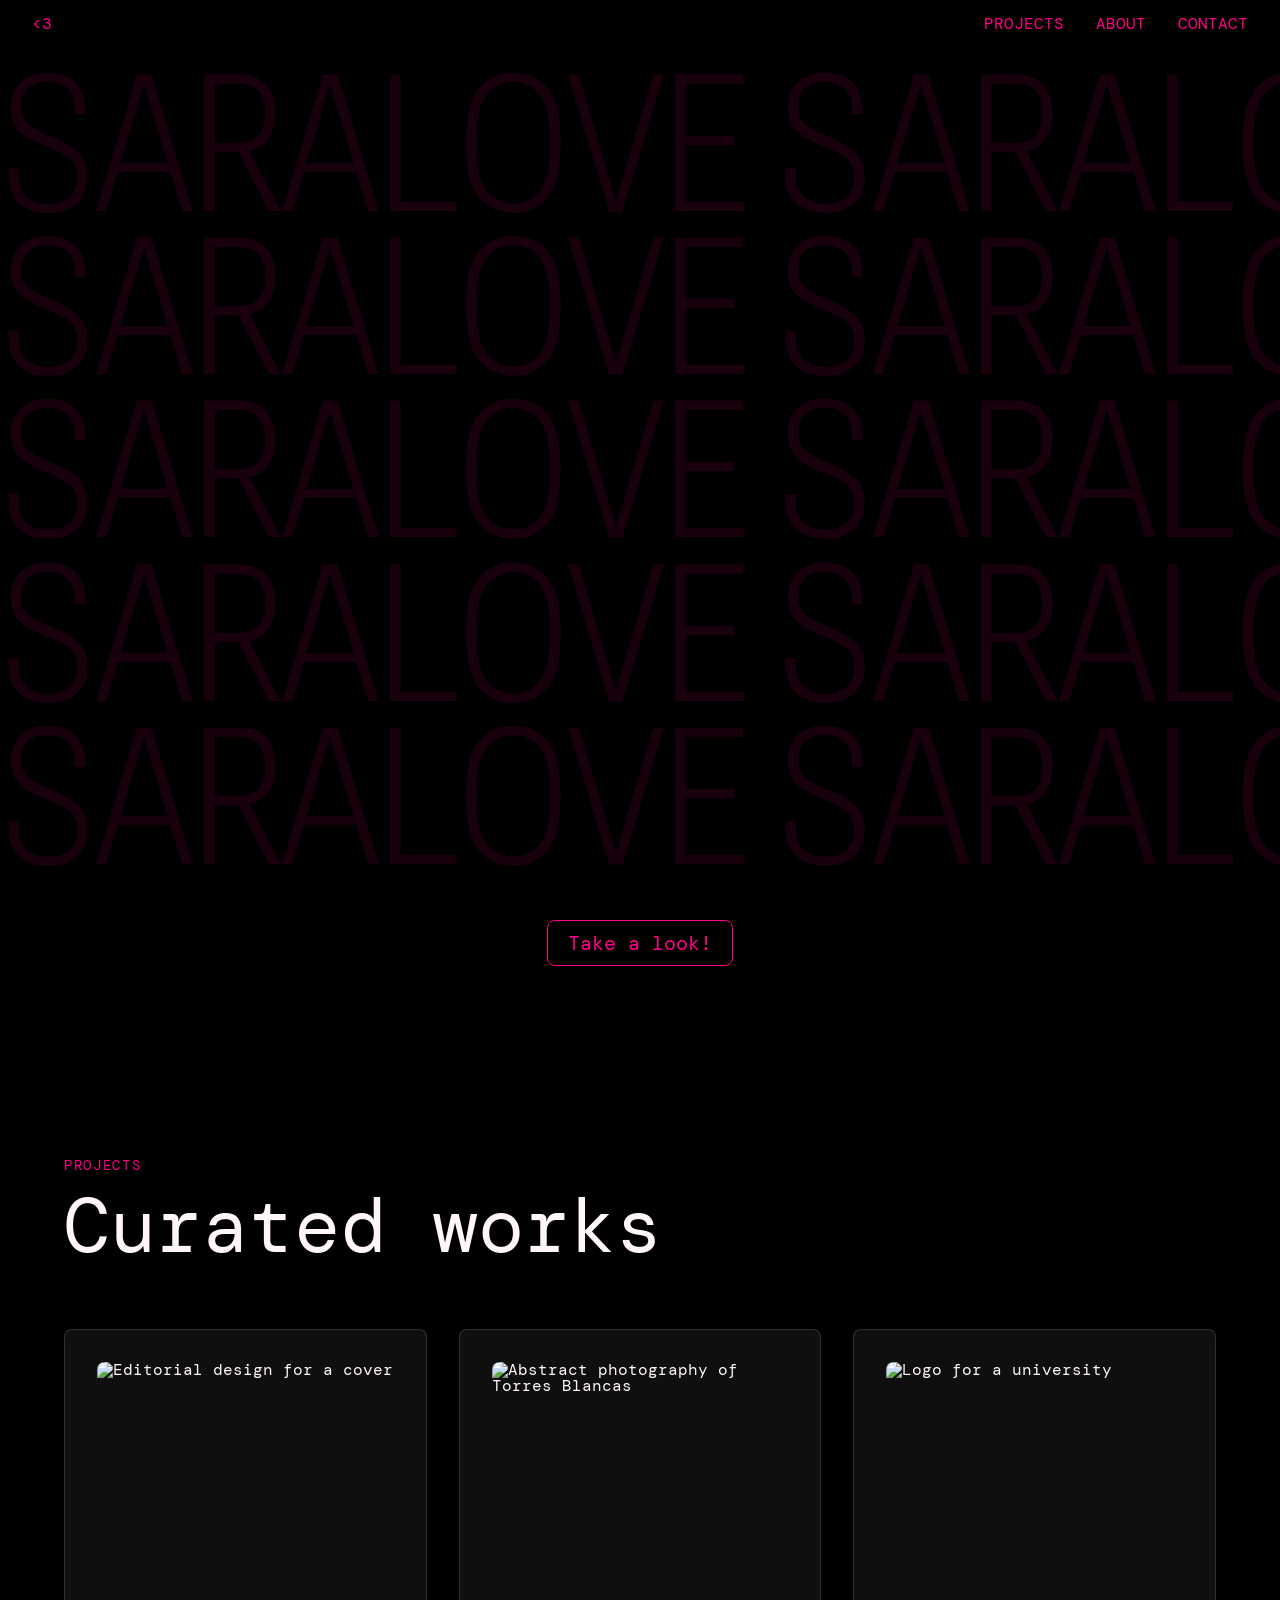
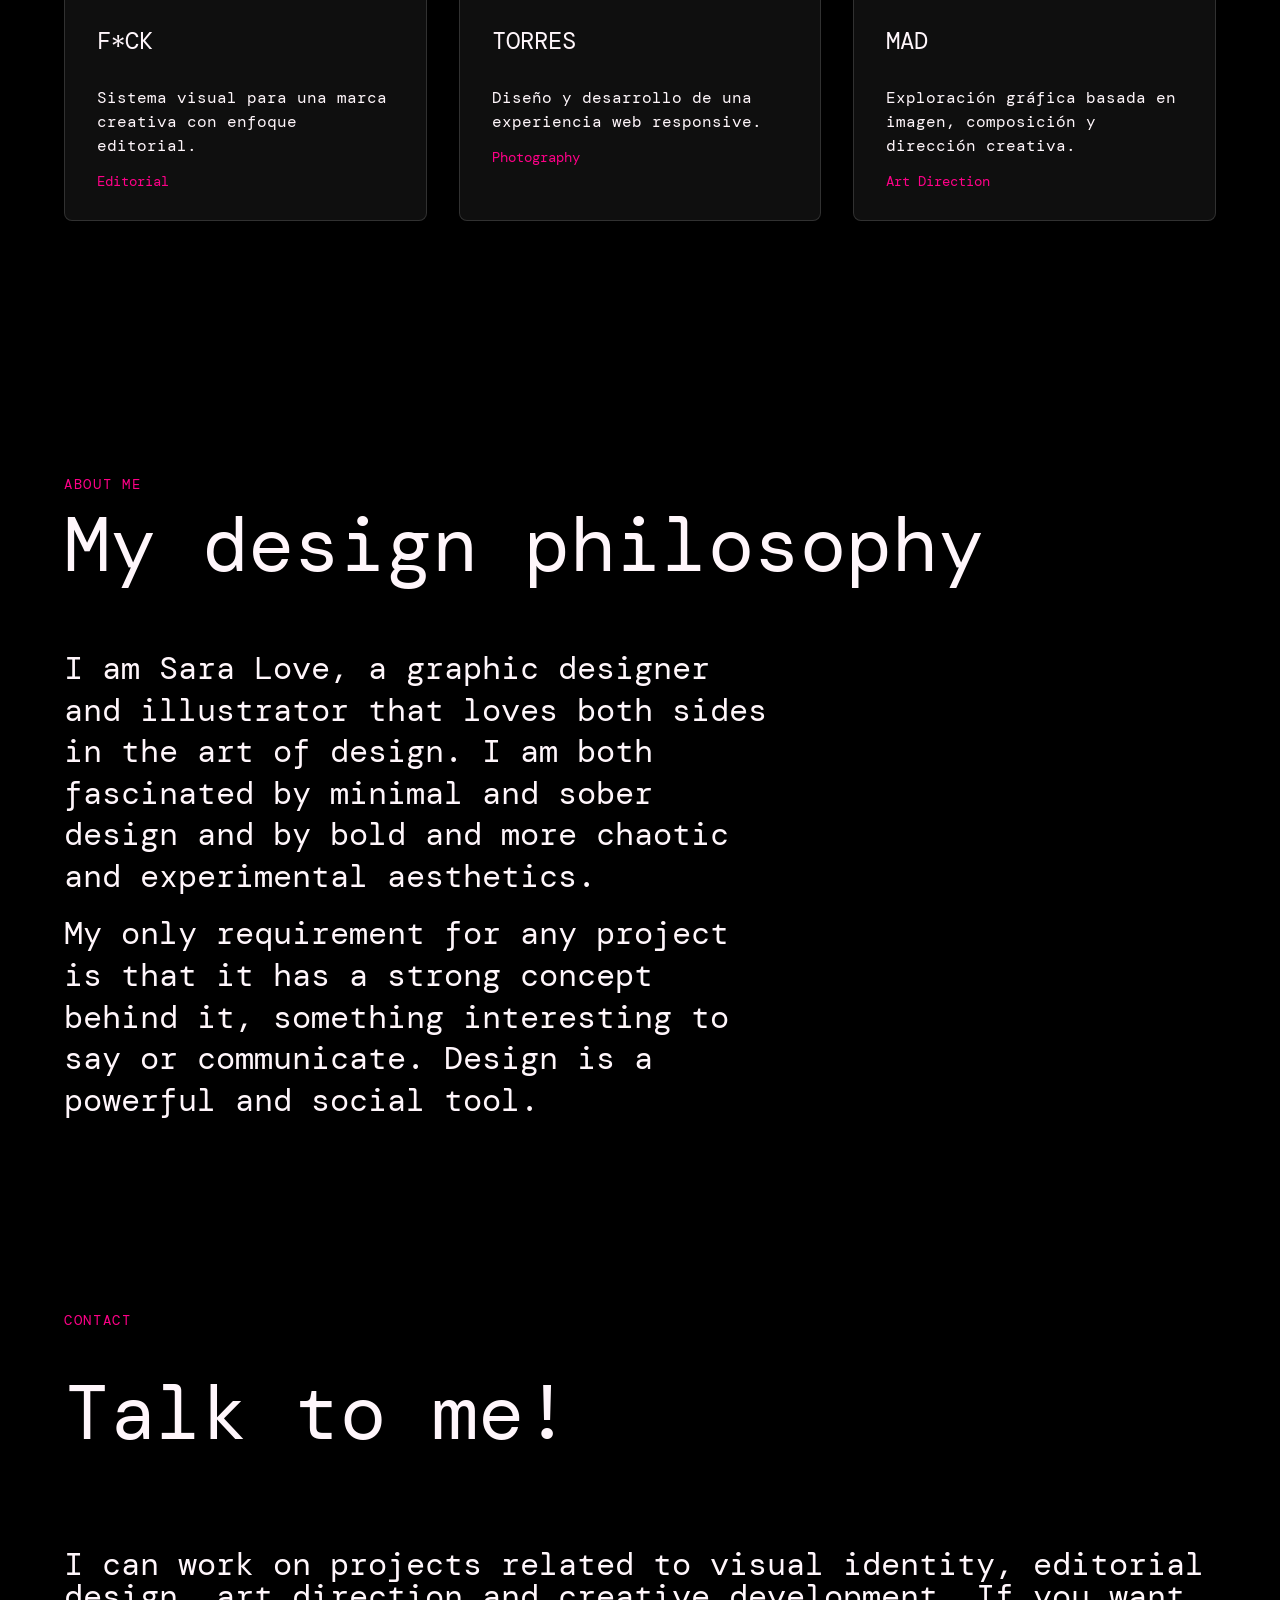
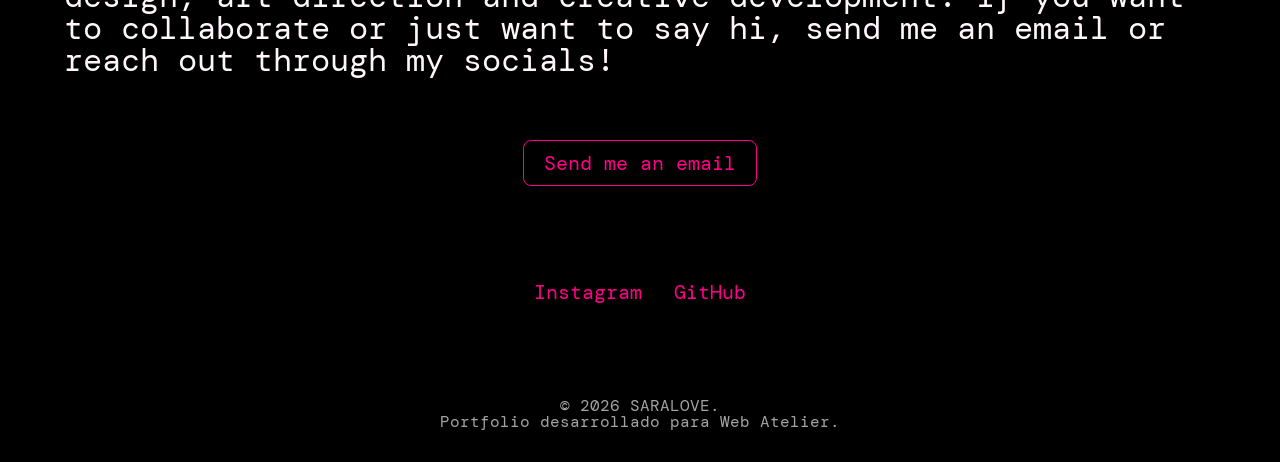
==== commit efc1dd35: "mejora del hero + responsive" ====
--- a/index.html
+++ b/index.html
@@ -43,6 +43,20 @@
   </span>
 
   <span class="hero__line">
+    <span class="hero__word">SARALOVE</span>
+    <span class="hero__word">SARALOVE</span>
+    <span class="hero__word">SARALOVE</span>
+    <span class="hero__word">SARALOVE</span>
+  </span>
+
+  <span class="hero__line hero__line--reverse">
+    <span class="hero__word">SARALOVE</span>
+    <span class="hero__word">SARALOVE</span>
+    <span class="hero__word">SARALOVE</span>
+    <span class="hero__word">SARALOVE</span>
+  </span>
+
+    <span class="hero__line">
     <span class="hero__word">SARALOVE</span>
     <span class="hero__word">SARALOVE</span>
     <span class="hero__word">SARALOVE</span>
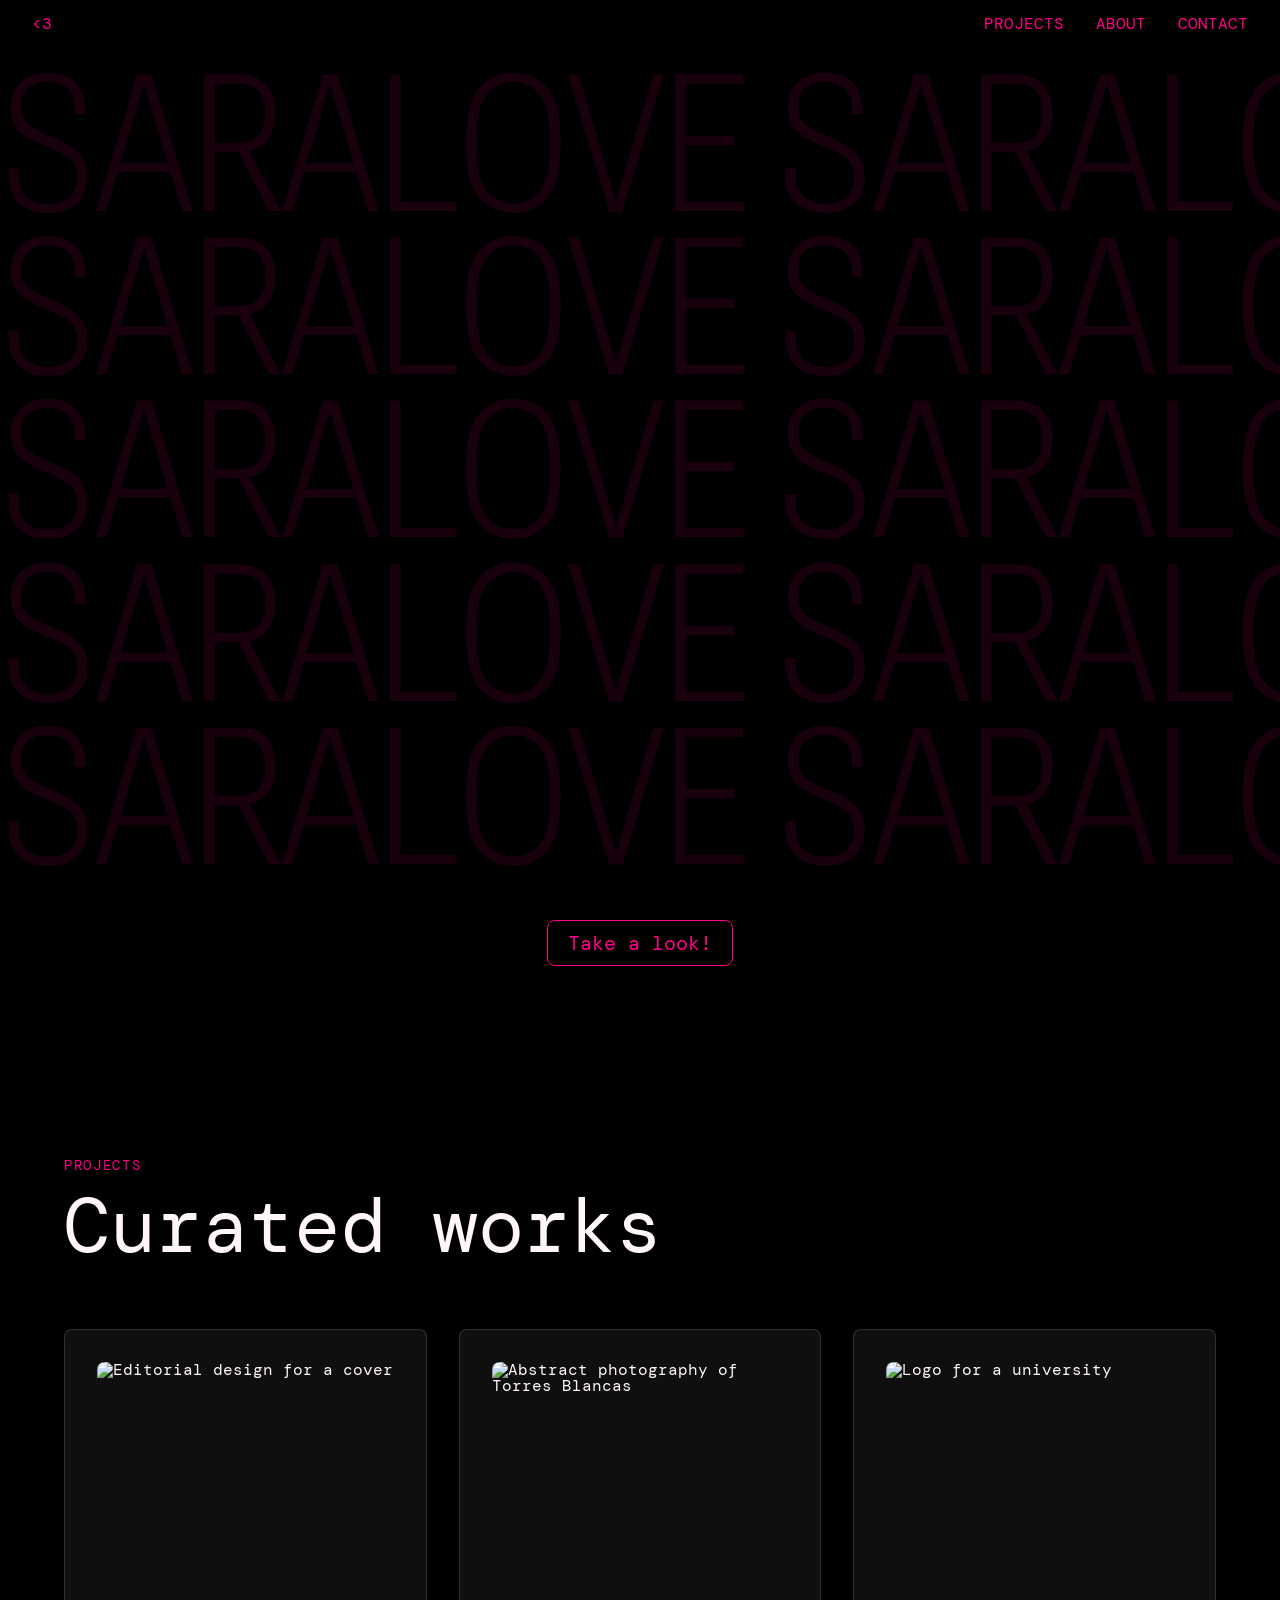
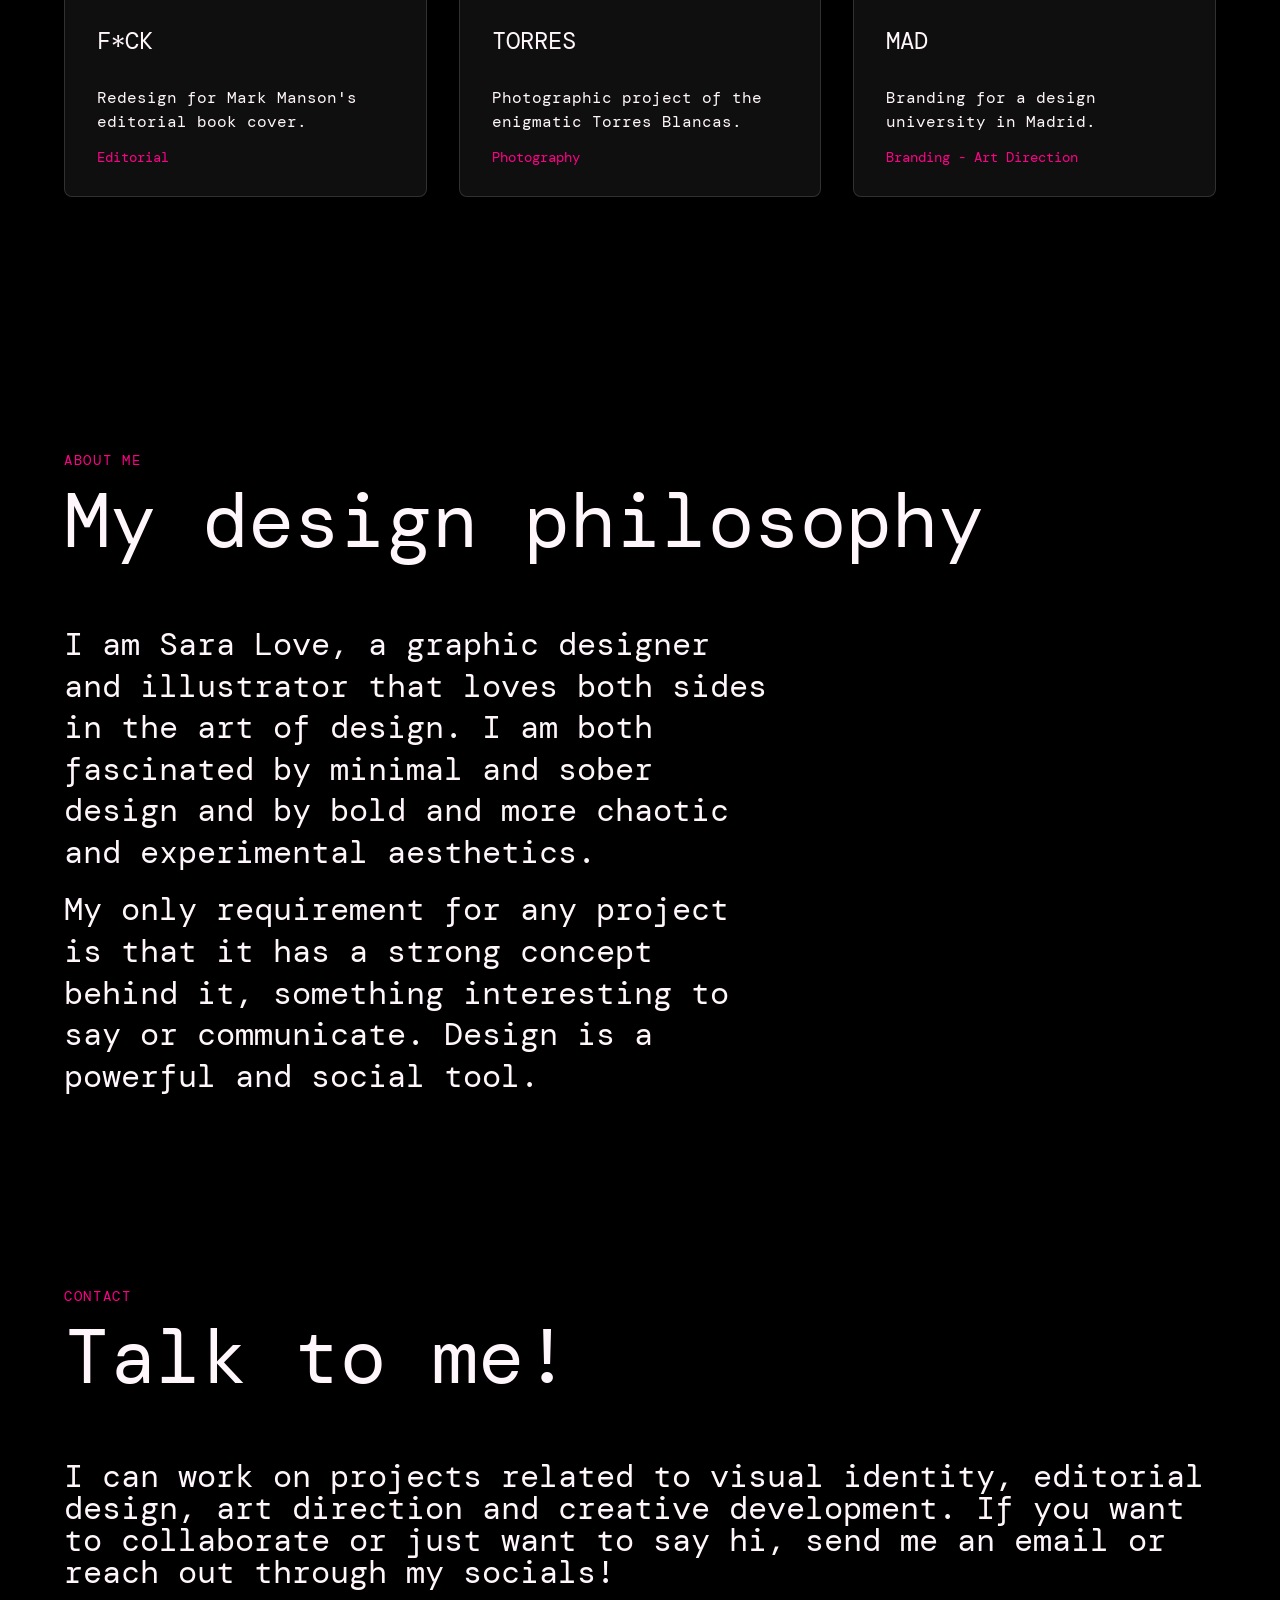
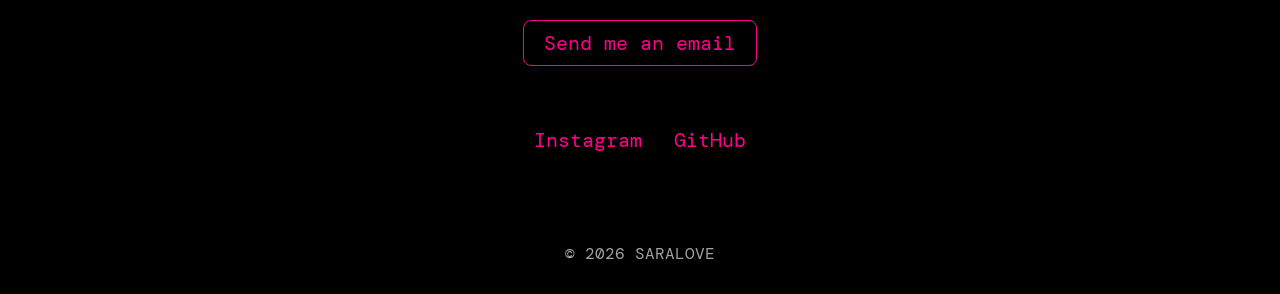
==== commit 36418a95: "finalizado - apartados de proyectos" ====
--- a/index.html
+++ b/index.html
@@ -76,7 +76,7 @@
         <img src="https://ik.imagekit.io/saralove/FUCK%20ilustracion.jpg?updatedAt=1767886912318" alt="Editorial design for a cover" />
         <h3 class="project-card__title">F*CK</h3>
         <p class="project-card__text">
-          Sistema visual para una marca creativa con enfoque editorial.
+          Redesign for Mark Manson's editorial book cover.
         </p>
         <span class="project-card__tag">Editorial</span>
       </a>
@@ -87,7 +87,7 @@
         <img src="https://ik.imagekit.io/saralove/superposicion.jpg?updatedAt=1767886125003" alt="Abstract photography of Torres Blancas" />
         <h3 class="project-card__title">TORRES</h3>
         <p class="project-card__text">
-          Diseño y desarrollo de una experiencia web responsive.
+          Photographic project of the enigmatic Torres Blancas.
         </p>
         <span class="project-card__tag">Photography</span>
       </a>
@@ -98,9 +98,9 @@
         <img src="https://ik.imagekit.io/saralove/mad%20arcos.png?updatedAt=1767887130833" alt="Logo for a university" />
         <h3 class="project-card__title">MAD</h3>
         <p class="project-card__text">
-          Exploración gráfica basada en imagen, composición y dirección creativa.
+          Branding for a design university in Madrid.
         </p>
-        <span class="project-card__tag">Art Direction</span>
+        <span class="project-card__tag">Branding - Art Direction</span>
       </a>
     </article>
   </div>
@@ -161,8 +161,7 @@
     </main>
 
     <footer class="site-footer">
-      <p>© 2026 SARALOVE. <br> 
-        Portfolio desarrollado para Web Atelier. </p>
+      <p>© 2026 SARALOVE</p>
     </footer>
 
     <script src="assets/js/main.js"></script>
